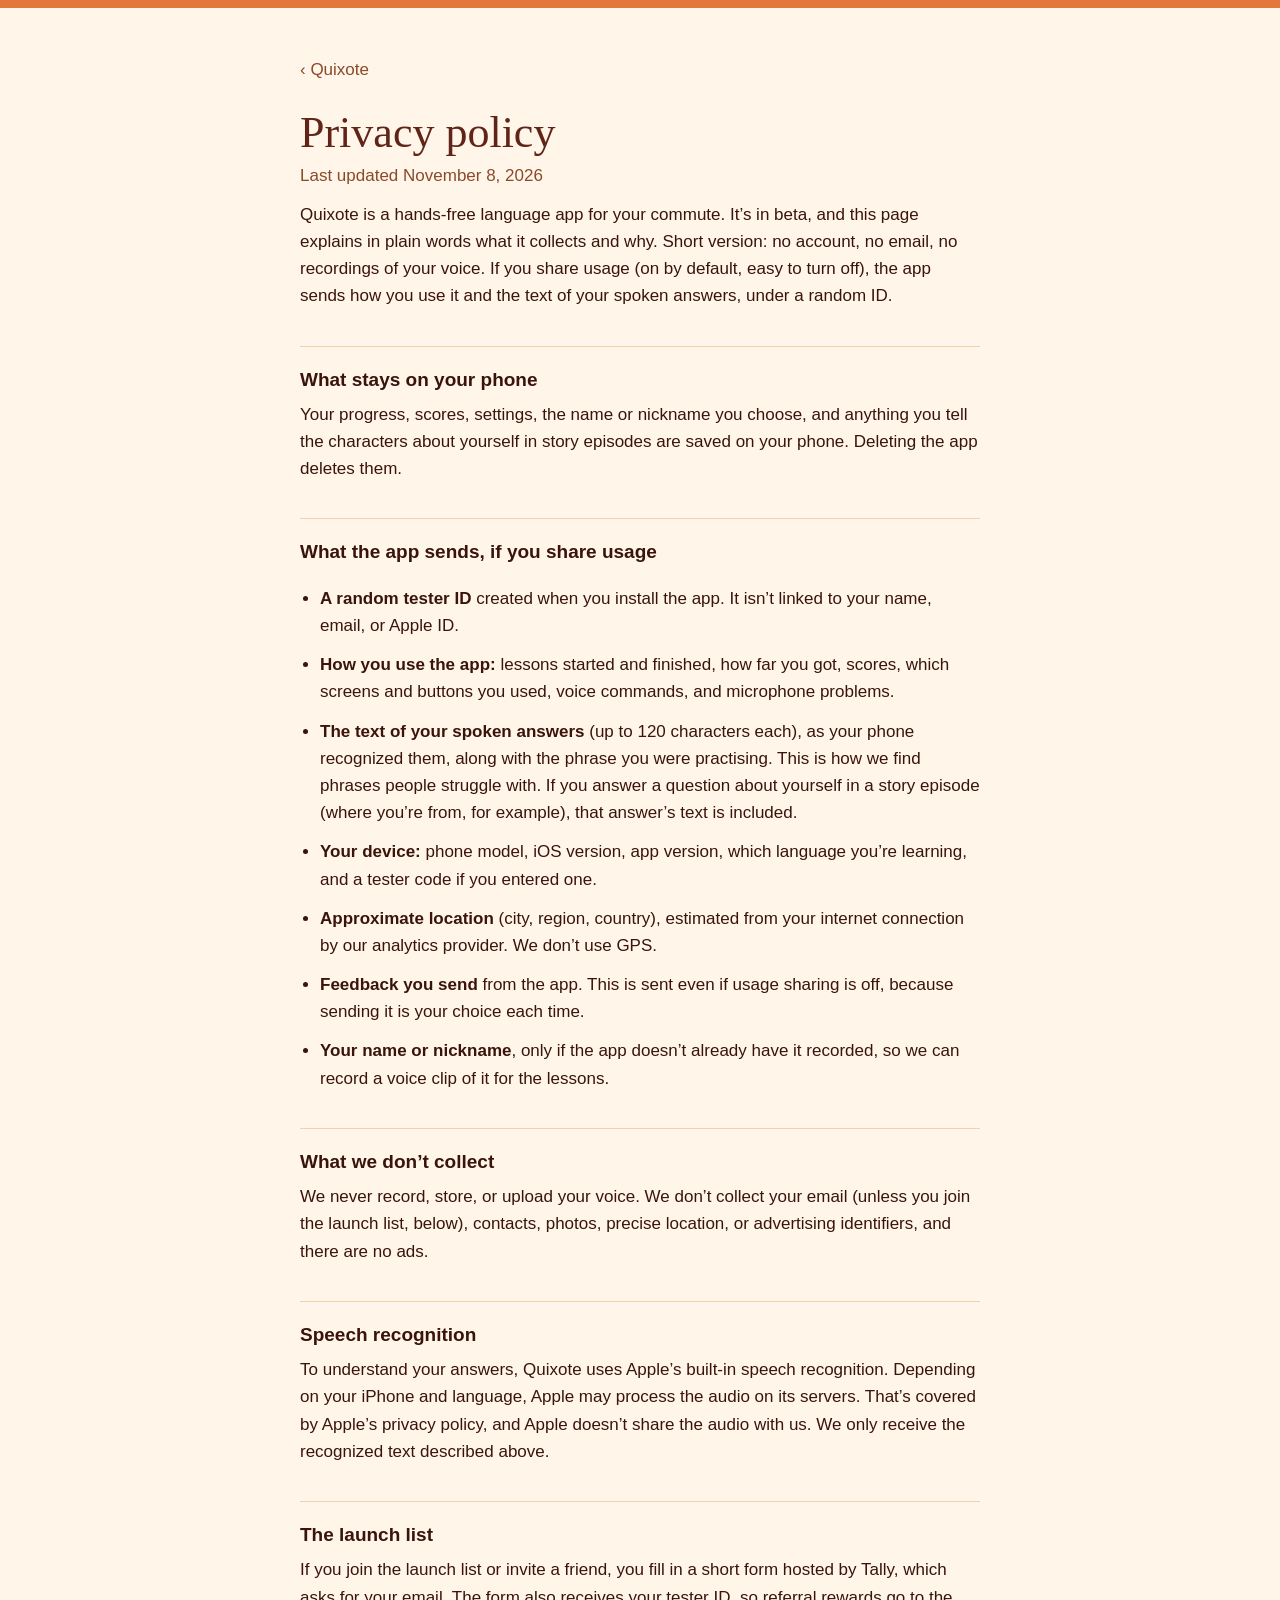
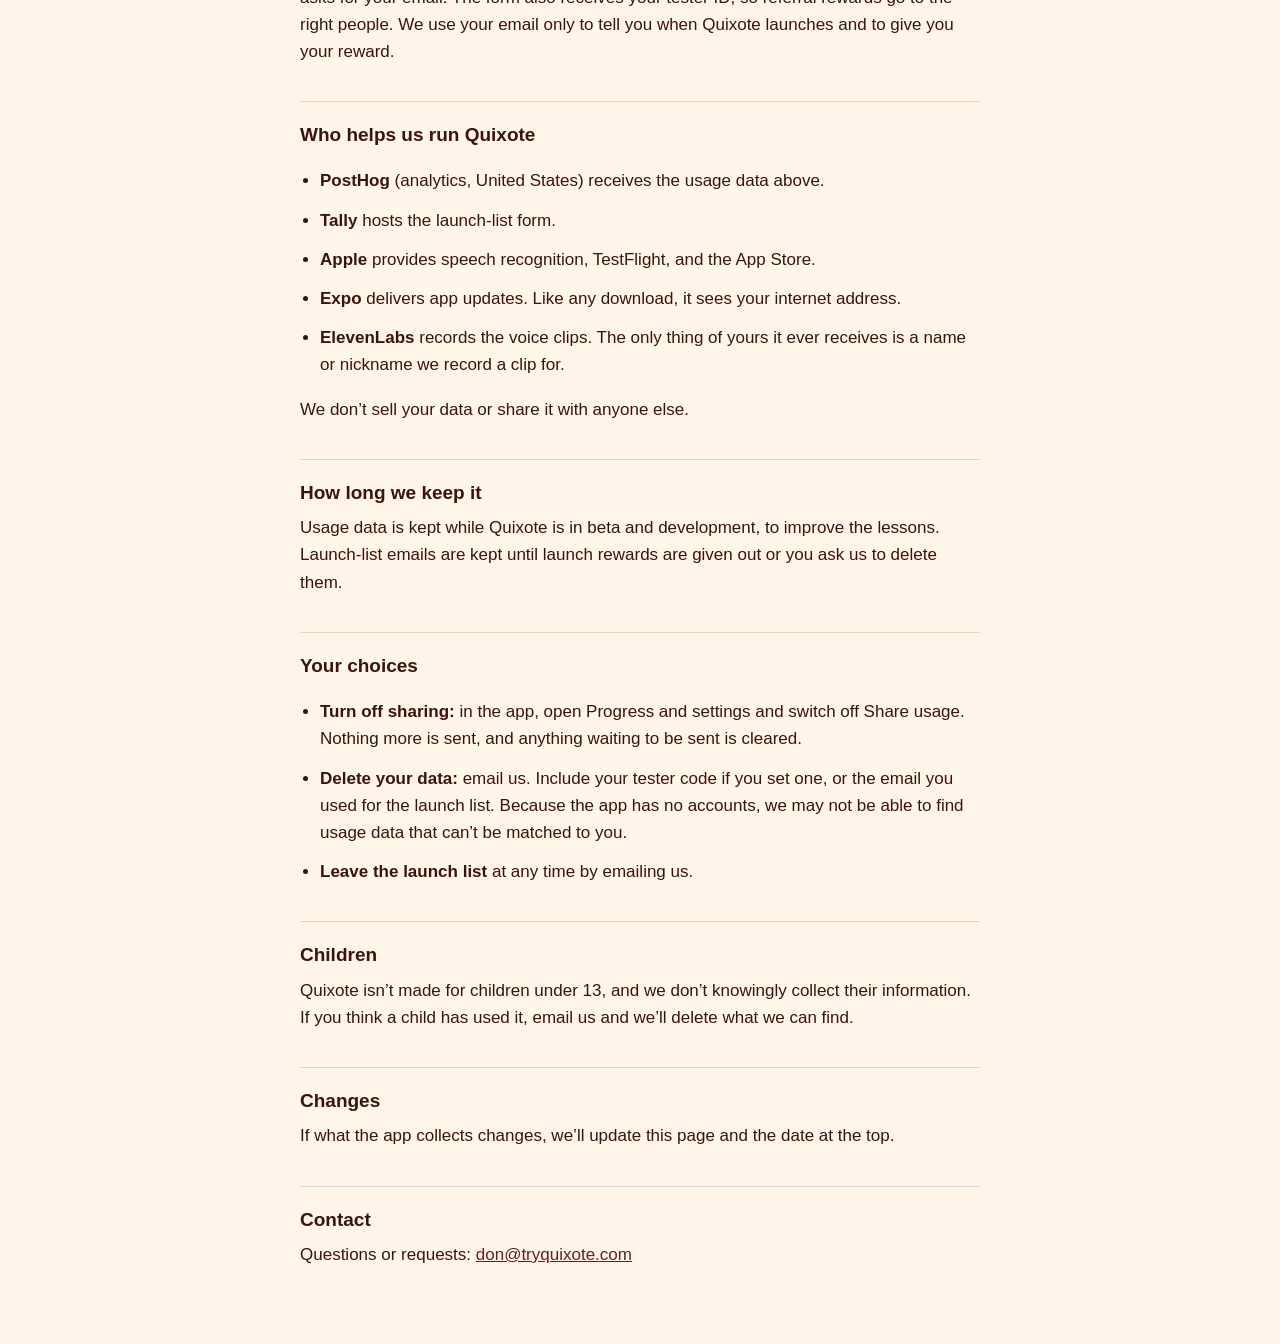
==== privacy/index.html @ e0848758 "Site: sunset brand palette from the app icon, Why Quixote section, beta CTA (launch list until TestF" ====
<!doctype html>
<html lang="en">
<head>
<meta charset="utf-8">
<meta name="viewport" content="width=device-width, initial-scale=1">
<title>Privacy policy · Quixote</title>
<meta name="description" content="What the Quixote app collects, why, and how to turn it off.">
<link rel="icon" href="/favicon.png">
<link rel="apple-touch-icon" href="/apple-touch-icon.png">
<link rel="stylesheet" href="/style.css">
</head>
<body>
<main class="page">
  <a class="back" href="/">‹ Quixote</a>
  <h1>Privacy policy</h1>
  <p class="muted">Last updated November 8, 2026</p>

  <p>Quixote is a hands-free language app for your commute. It’s in beta, and this page explains in plain words what it collects and why. Short version: no account, no email, no recordings of your voice. If you share usage (on by default, easy to turn off), the app sends how you use it and the text of your spoken answers, under a random ID.</p>

  <h2>What stays on your phone</h2>
  <p>Your progress, scores, settings, the name or nickname you choose, and anything you tell the characters about yourself in story episodes are saved on your phone. Deleting the app deletes them.</p>

  <h2>What the app sends, if you share usage</h2>
  <ul>
    <li><strong>A random tester ID</strong> created when you install the app. It isn’t linked to your name, email, or Apple ID.</li>
    <li><strong>How you use the app:</strong> lessons started and finished, how far you got, scores, which screens and buttons you used, voice commands, and microphone problems.</li>
    <li><strong>The text of your spoken answers</strong> (up to 120 characters each), as your phone recognized them, along with the phrase you were practising. This is how we find phrases people struggle with. If you answer a question about yourself in a story episode (where you’re from, for example), that answer’s text is included.</li>
    <li><strong>Your device:</strong> phone model, iOS version, app version, which language you’re learning, and a tester code if you entered one.</li>
    <li><strong>Approximate location</strong> (city, region, country), estimated from your internet connection by our analytics provider. We don’t use GPS.</li>
    <li><strong>Feedback you send</strong> from the app. This is sent even if usage sharing is off, because sending it is your choice each time.</li>
    <li><strong>Your name or nickname</strong>, only if the app doesn’t already have it recorded, so we can record a voice clip of it for the lessons.</li>
  </ul>

  <h2>What we don’t collect</h2>
  <p>We never record, store, or upload your voice. We don’t collect your email (unless you join the launch list, below), contacts, photos, precise location, or advertising identifiers, and there are no ads.</p>

  <h2>Speech recognition</h2>
  <p>To understand your answers, Quixote uses Apple’s built-in speech recognition. Depending on your iPhone and language, Apple may process the audio on its servers. That’s covered by Apple’s privacy policy, and Apple doesn’t share the audio with us. We only receive the recognized text described above.</p>

  <h2>The launch list</h2>
  <p>If you join the launch list or invite a friend, you fill in a short form hosted by Tally, which asks for your email. The form also receives your tester ID, so referral rewards go to the right people. We use your email only to tell you when Quixote launches and to give you your reward.</p>

  <h2>Who helps us run Quixote</h2>
  <ul>
    <li><strong>PostHog</strong> (analytics, United States) receives the usage data above.</li>
    <li><strong>Tally</strong> hosts the launch-list form.</li>
    <li><strong>Apple</strong> provides speech recognition, TestFlight, and the App Store.</li>
    <li><strong>Expo</strong> delivers app updates. Like any download, it sees your internet address.</li>
    <li><strong>ElevenLabs</strong> records the voice clips. The only thing of yours it ever receives is a name or nickname we record a clip for.</li>
  </ul>
  <p>We don’t sell your data or share it with anyone else.</p>

  <h2>How long we keep it</h2>
  <p>Usage data is kept while Quixote is in beta and development, to improve the lessons. Launch-list emails are kept until launch rewards are given out or you ask us to delete them.</p>

  <h2>Your choices</h2>
  <ul>
    <li><strong>Turn off sharing:</strong> in the app, open Progress and settings and switch off Share usage. Nothing more is sent, and anything waiting to be sent is cleared.</li>
    <li><strong>Delete your data:</strong> email us. Include your tester code if you set one, or the email you used for the launch list. Because the app has no accounts, we may not be able to find usage data that can’t be matched to you.</li>
    <li><strong>Leave the launch list</strong> at any time by emailing us.</li>
  </ul>

  <h2>Children</h2>
  <p>Quixote isn’t made for children under 13, and we don’t knowingly collect their information. If you think a child has used it, email us and we’ll delete what we can find.</p>

  <h2>Changes</h2>
  <p>If what the app collects changes, we’ll update this page and the date at the top.</p>

  <h2>Contact</h2>
  <p>Questions or requests: <a href="mailto:don@tryquixote.com">don@tryquixote.com</a></p>
</main>
</body>
</html>
---- style.css ----
/* Quixote brand: the app icon's sunset. Course colors appear only on the language chips. */
:root {
  --bg: #FFF6E9;
  --ink: #3A140C;
  --maroon: #602418;
  --orange: #E4783C;
  --muted: #8A4A2A;
  --line: #F0D2AE;
  --tile: #FBE6CC;
}
* { box-sizing: border-box; }
body {
  margin: 0;
  background: var(--bg);
  color: var(--ink);
  font: 17px/1.6 -apple-system, BlinkMacSystemFont, "Segoe UI", Helvetica, Arial, sans-serif;
  border-top: 8px solid var(--orange);
}
.page { max-width: 720px; margin: 0 auto; padding: 48px 20px 64px; }
a { color: var(--maroon); }
h1, .brand-name { font-family: Georgia, "Times New Roman", serif; font-weight: 400; color: var(--maroon); }
h1 { font-size: 44px; line-height: 1.1; margin: 8px 0 4px; }
h2 { font-size: 19px; margin: 36px 0 6px; padding-top: 18px; border-top: 1px solid var(--line); }
p, li { margin: 0 0 12px; }
ul { padding-left: 20px; }
.muted { color: var(--muted); }
.back { display: inline-block; color: var(--muted); text-decoration: none; margin-bottom: 18px; }

/* Home */
.brand { display: flex; align-items: center; gap: 14px; margin-bottom: 16px; }
.brand img { width: 56px; height: 56px; border-radius: 13px; }
.brand-name { font-size: 54px; line-height: 1; margin: 0; }
.lede { font-size: 21px; line-height: 1.45; max-width: 30ch; margin-bottom: 14px; }
.chips { display: flex; flex-wrap: wrap; gap: 8px; align-items: center; margin-bottom: 24px; }
.chip { font-size: 13px; font-weight: 600; padding: 5px 12px; border-radius: 14px; }
.chip.de { background: #FFCE00; color: #000; }
.chip.es { background: #006847; color: #fff; }
.chip.fr { background: #002395; color: #fff; }
.chip-note { font-size: 13px; color: var(--muted); padding-left: 4px; }
.cta { display: flex; flex-wrap: wrap; align-items: center; gap: 14px; }
.button {
  display: inline-block; background: var(--maroon); color: var(--bg); text-decoration: none;
  border-radius: 14px; padding: 15px 24px; font-size: 17px; font-weight: 600;
}
.button:hover { background: #4A1A10; }
.cta-note { font-size: 13px; color: var(--muted); }
.section { border-top: 1px solid var(--line); margin-top: 32px; padding-top: 22px; }
.eyebrow { font-size: 11px; letter-spacing: 1.5px; font-weight: 600; color: var(--orange); margin: 0 0 10px; }
.headline { font-family: Georgia, "Times New Roman", serif; font-size: 30px; line-height: 1.25; color: var(--maroon); max-width: 24ch; margin: 0 0 12px; }
.body { max-width: 54ch; font-size: 16px; line-height: 1.65; }
.stats { display: grid; grid-template-columns: repeat(auto-fit, minmax(160px, 1fr)); gap: 12px; margin: 18px 0; }
.stat { background: var(--tile); border-radius: 12px; padding: 14px 16px; }
.stat b { display: block; font-size: 28px; font-weight: 600; color: var(--maroon); line-height: 1.2; }
.stat span { font-size: 13px; color: var(--muted); line-height: 1.4; display: block; margin-top: 2px; }
.steps { display: grid; grid-template-columns: repeat(auto-fit, minmax(170px, 1fr)); gap: 16px; }
.step b { display: block; font-size: 24px; color: var(--orange); }
.step strong { display: block; font-size: 15px; margin: 2px 0; }
.step span { font-size: 13px; color: var(--muted); line-height: 1.45; display: block; }
.small { font-size: 14px; color: var(--muted); margin-top: 24px; }
footer { margin-top: 48px; padding-top: 14px; border-top: 1px solid var(--line); color: var(--muted); font-size: 14px; }
footer a { color: var(--muted); margin-right: 18px; }
@media (max-width: 480px) {
  .brand-name { font-size: 44px; }
  .brand img { width: 46px; height: 46px; }
  .lede { font-size: 19px; }
  .headline { font-size: 26px; }
}
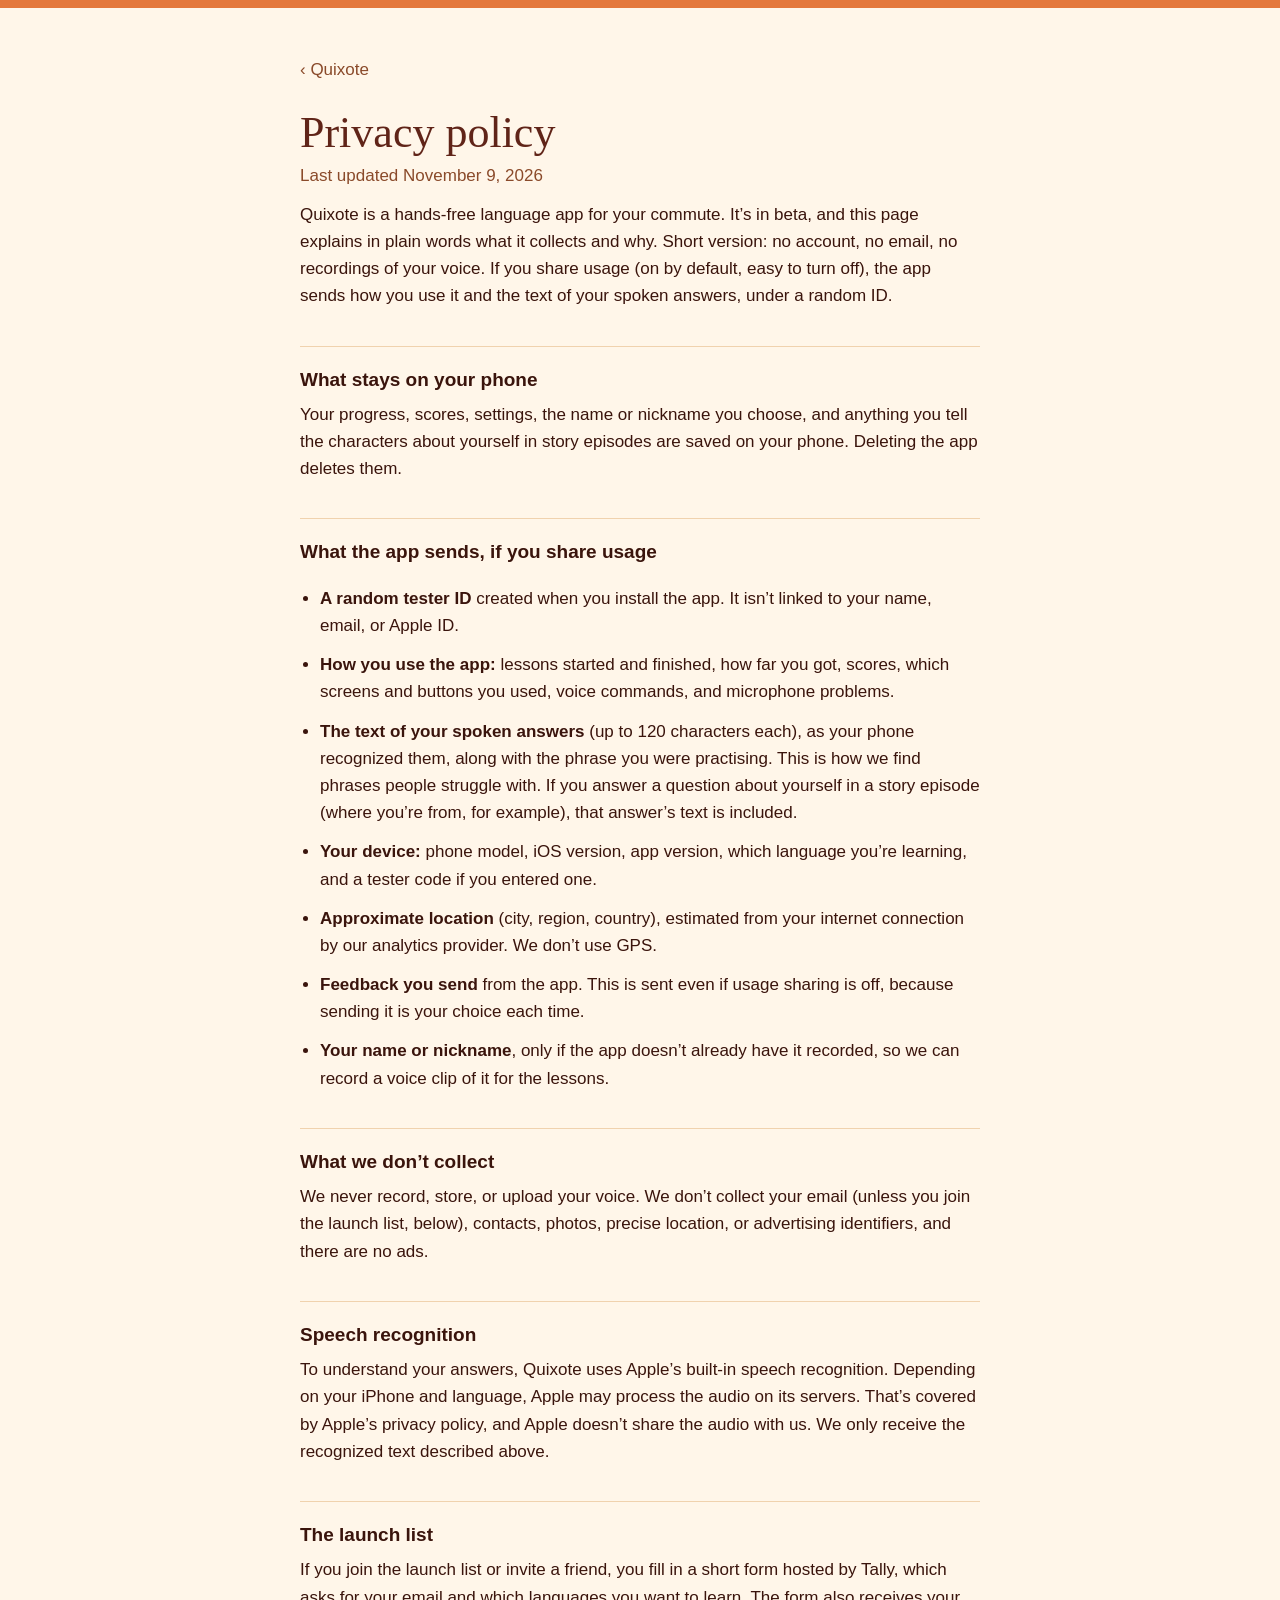
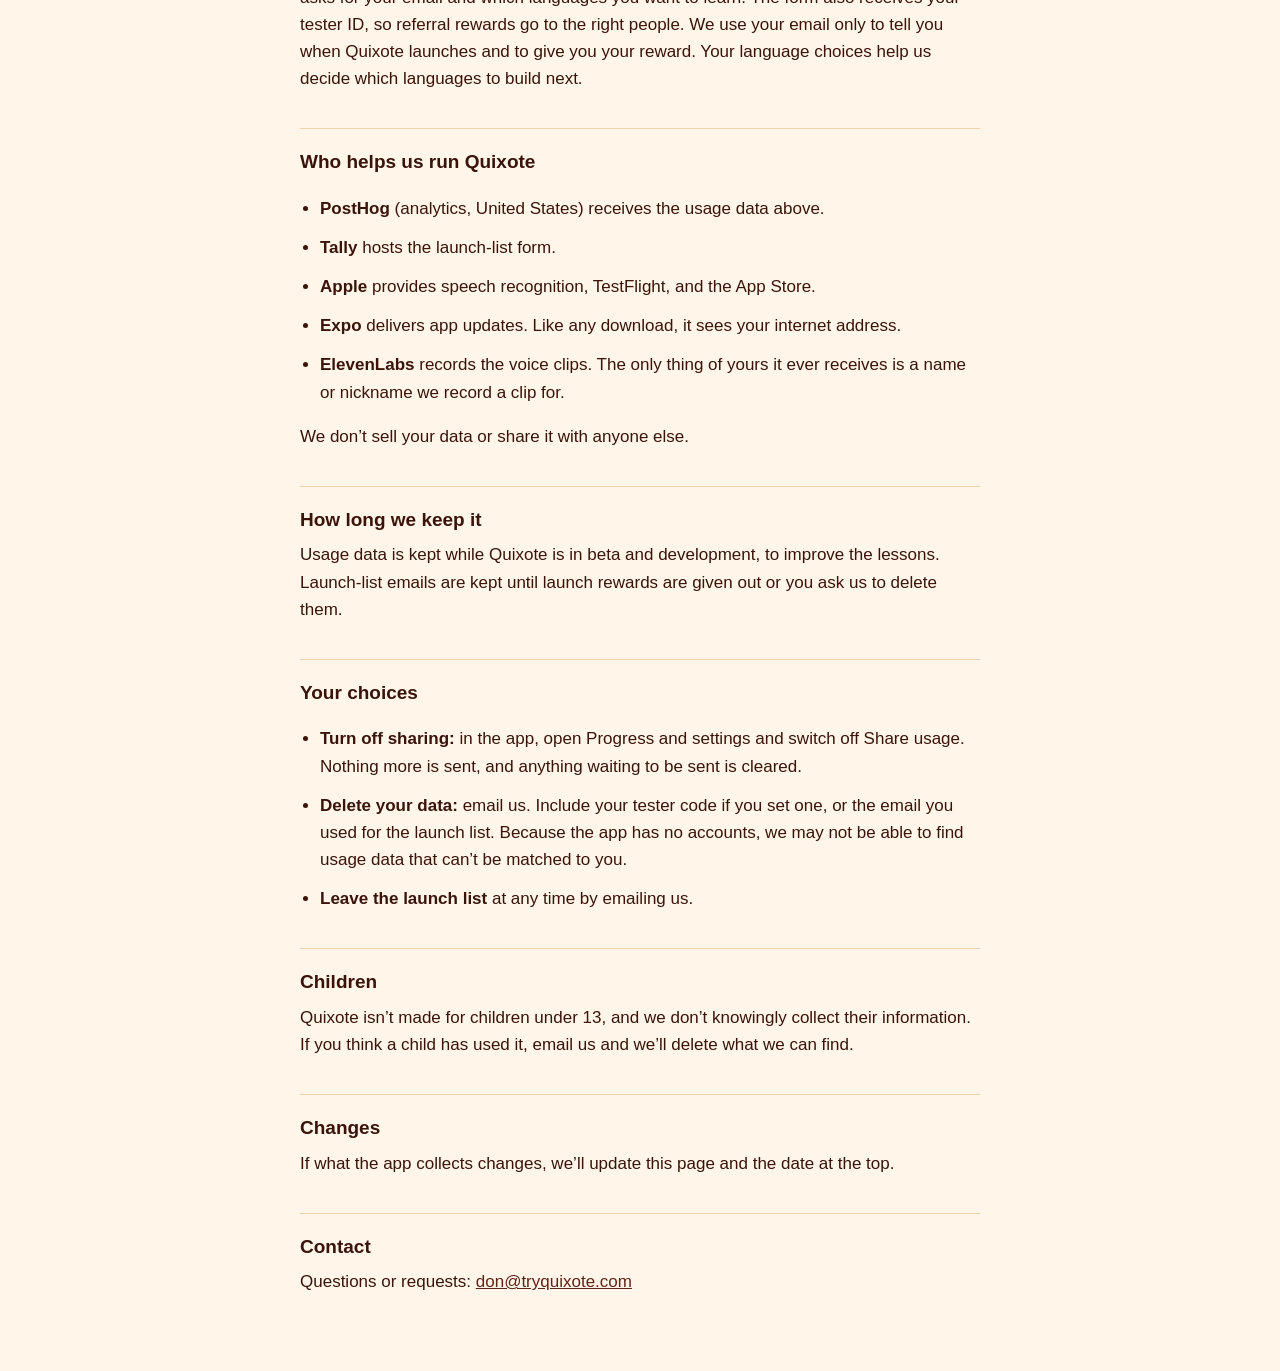
==== commit 4c81ba14: "Privacy: launch list form now asks which languages you want to learn Co-Authored-By: Claude Opus 5.5" ====
--- a/privacy/index.html
+++ b/privacy/index.html
@@ -13,7 +13,7 @@
 <main class="page">
   <a class="back" href="/">‹ Quixote</a>
   <h1>Privacy policy</h1>
-  <p class="muted">Last updated November 8, 2026</p>
+  <p class="muted">Last updated November 9, 2026</p>
 
   <p>Quixote is a hands-free language app for your commute. It’s in beta, and this page explains in plain words what it collects and why. Short version: no account, no email, no recordings of your voice. If you share usage (on by default, easy to turn off), the app sends how you use it and the text of your spoken answers, under a random ID.</p>
 
@@ -38,7 +38,7 @@
   <p>To understand your answers, Quixote uses Apple’s built-in speech recognition. Depending on your iPhone and language, Apple may process the audio on its servers. That’s covered by Apple’s privacy policy, and Apple doesn’t share the audio with us. We only receive the recognized text described above.</p>
 
   <h2>The launch list</h2>
-  <p>If you join the launch list or invite a friend, you fill in a short form hosted by Tally, which asks for your email. The form also receives your tester ID, so referral rewards go to the right people. We use your email only to tell you when Quixote launches and to give you your reward.</p>
+  <p>If you join the launch list or invite a friend, you fill in a short form hosted by Tally, which asks for your email and which languages you want to learn. The form also receives your tester ID, so referral rewards go to the right people. We use your email only to tell you when Quixote launches and to give you your reward. Your language choices help us decide which languages to build next.</p>
 
   <h2>Who helps us run Quixote</h2>
   <ul>
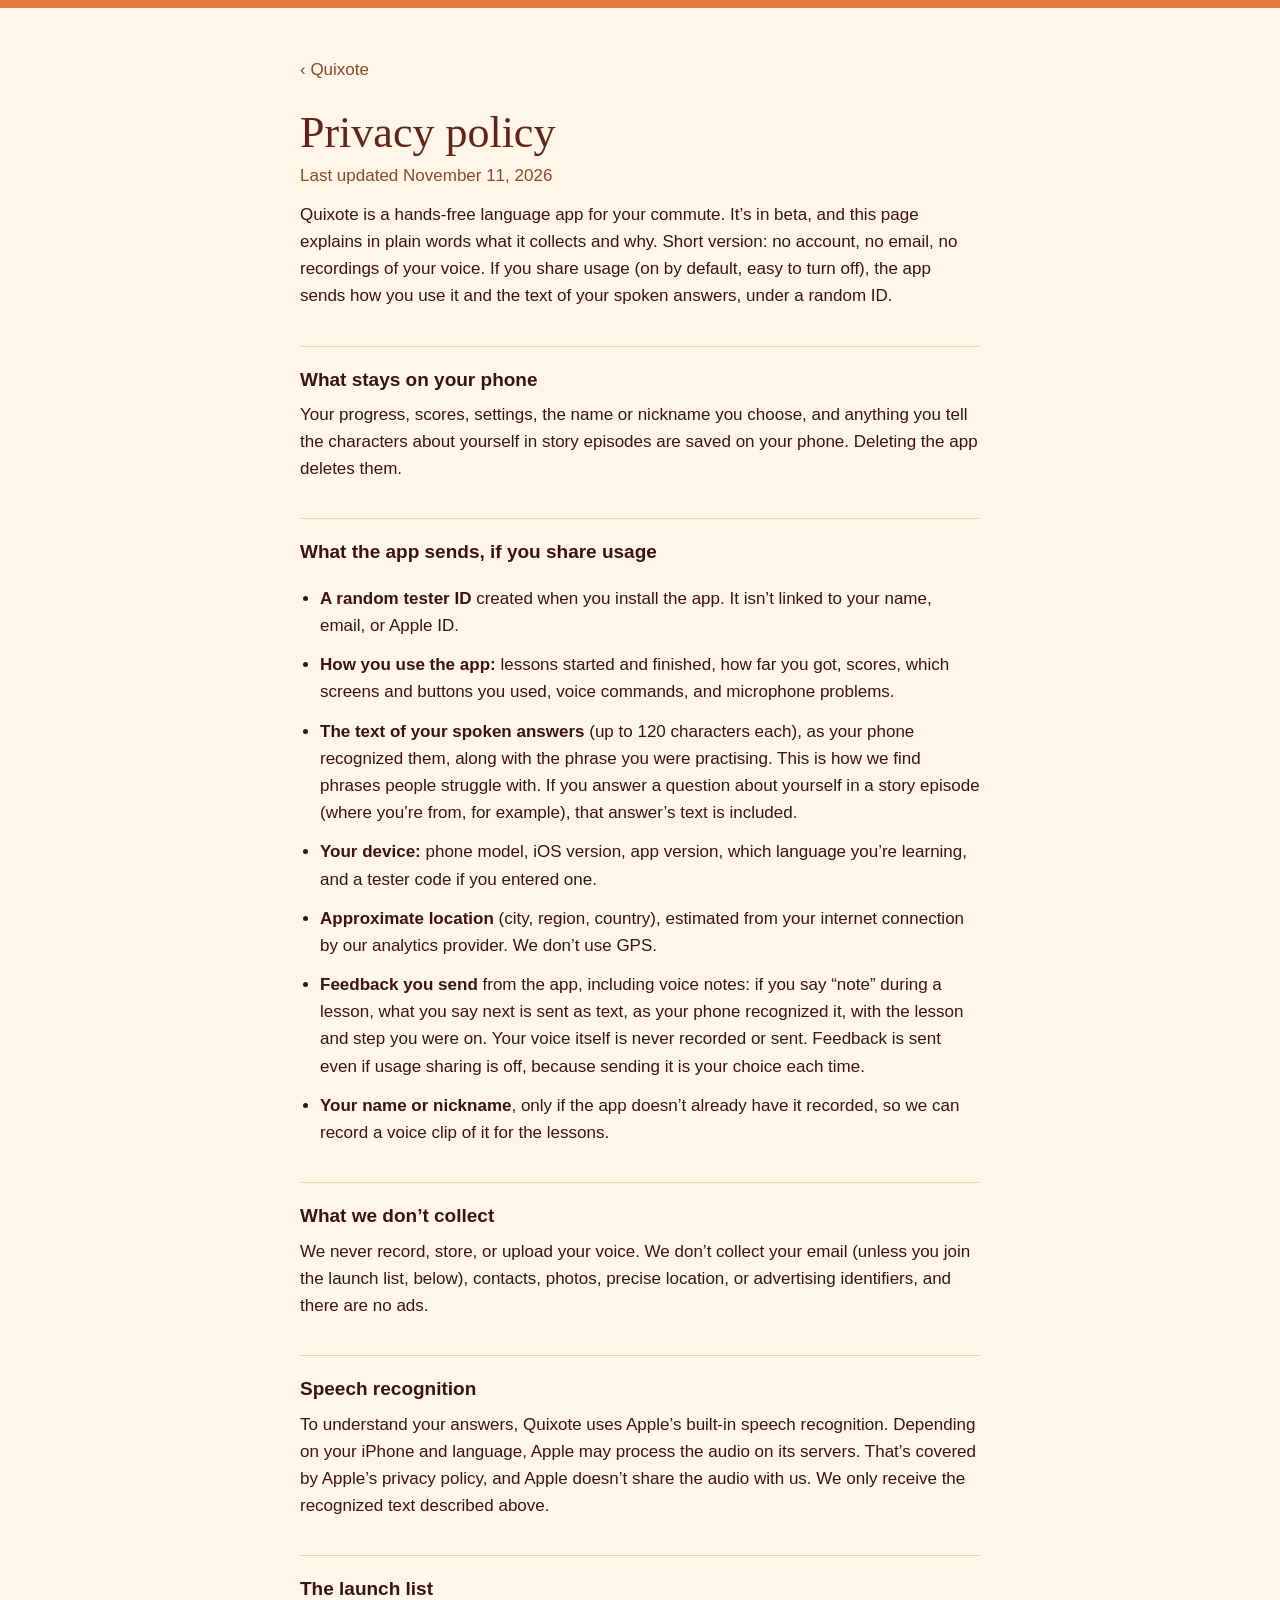
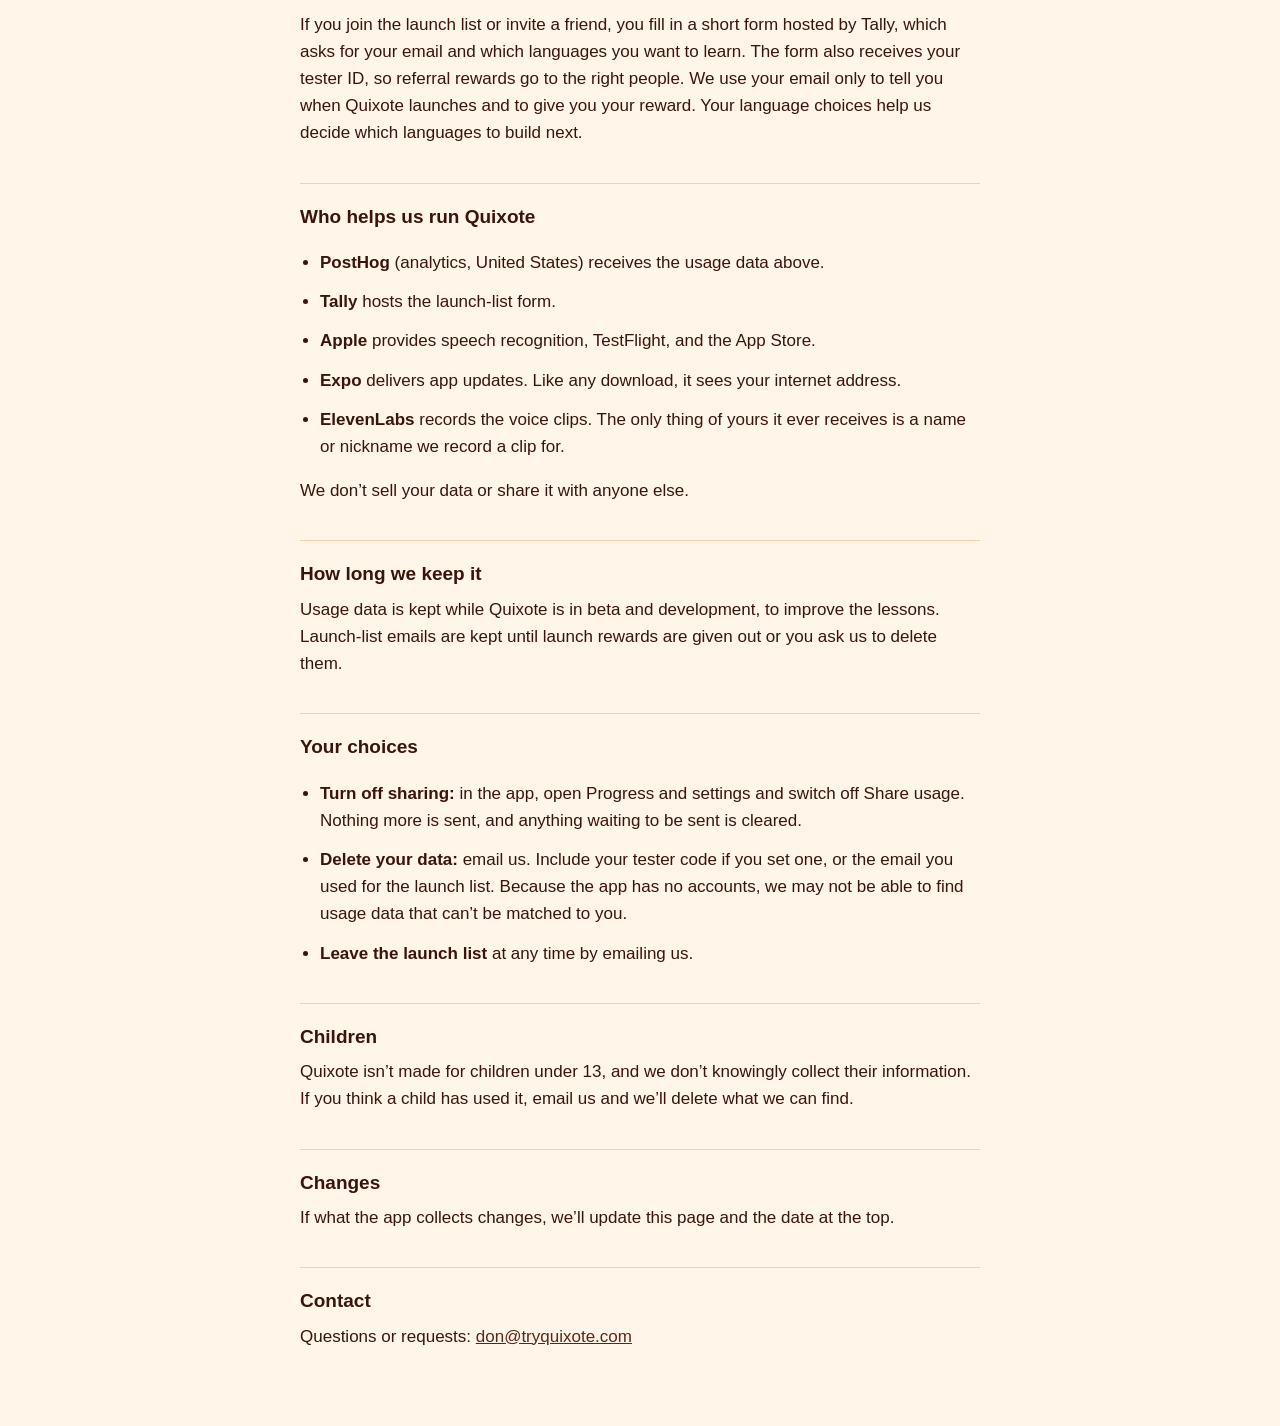
==== commit 24aa5c5b: "Privacy: voice notes are sent as text feedback Saying "note" during a lesson sends what you say next" ====
--- a/privacy/index.html
+++ b/privacy/index.html
@@ -13,7 +13,7 @@
 <main class="page">
   <a class="back" href="/">‹ Quixote</a>
   <h1>Privacy policy</h1>
-  <p class="muted">Last updated November 9, 2026</p>
+  <p class="muted">Last updated November 11, 2026</p>
 
   <p>Quixote is a hands-free language app for your commute. It’s in beta, and this page explains in plain words what it collects and why. Short version: no account, no email, no recordings of your voice. If you share usage (on by default, easy to turn off), the app sends how you use it and the text of your spoken answers, under a random ID.</p>
 
@@ -27,7 +27,7 @@
     <li><strong>The text of your spoken answers</strong> (up to 120 characters each), as your phone recognized them, along with the phrase you were practising. This is how we find phrases people struggle with. If you answer a question about yourself in a story episode (where you’re from, for example), that answer’s text is included.</li>
     <li><strong>Your device:</strong> phone model, iOS version, app version, which language you’re learning, and a tester code if you entered one.</li>
     <li><strong>Approximate location</strong> (city, region, country), estimated from your internet connection by our analytics provider. We don’t use GPS.</li>
-    <li><strong>Feedback you send</strong> from the app. This is sent even if usage sharing is off, because sending it is your choice each time.</li>
+    <li><strong>Feedback you send</strong> from the app, including voice notes: if you say “note” during a lesson, what you say next is sent as text, as your phone recognized it, with the lesson and step you were on. Your voice itself is never recorded or sent. Feedback is sent even if usage sharing is off, because sending it is your choice each time.</li>
     <li><strong>Your name or nickname</strong>, only if the app doesn’t already have it recorded, so we can record a voice clip of it for the lessons.</li>
   </ul>
 
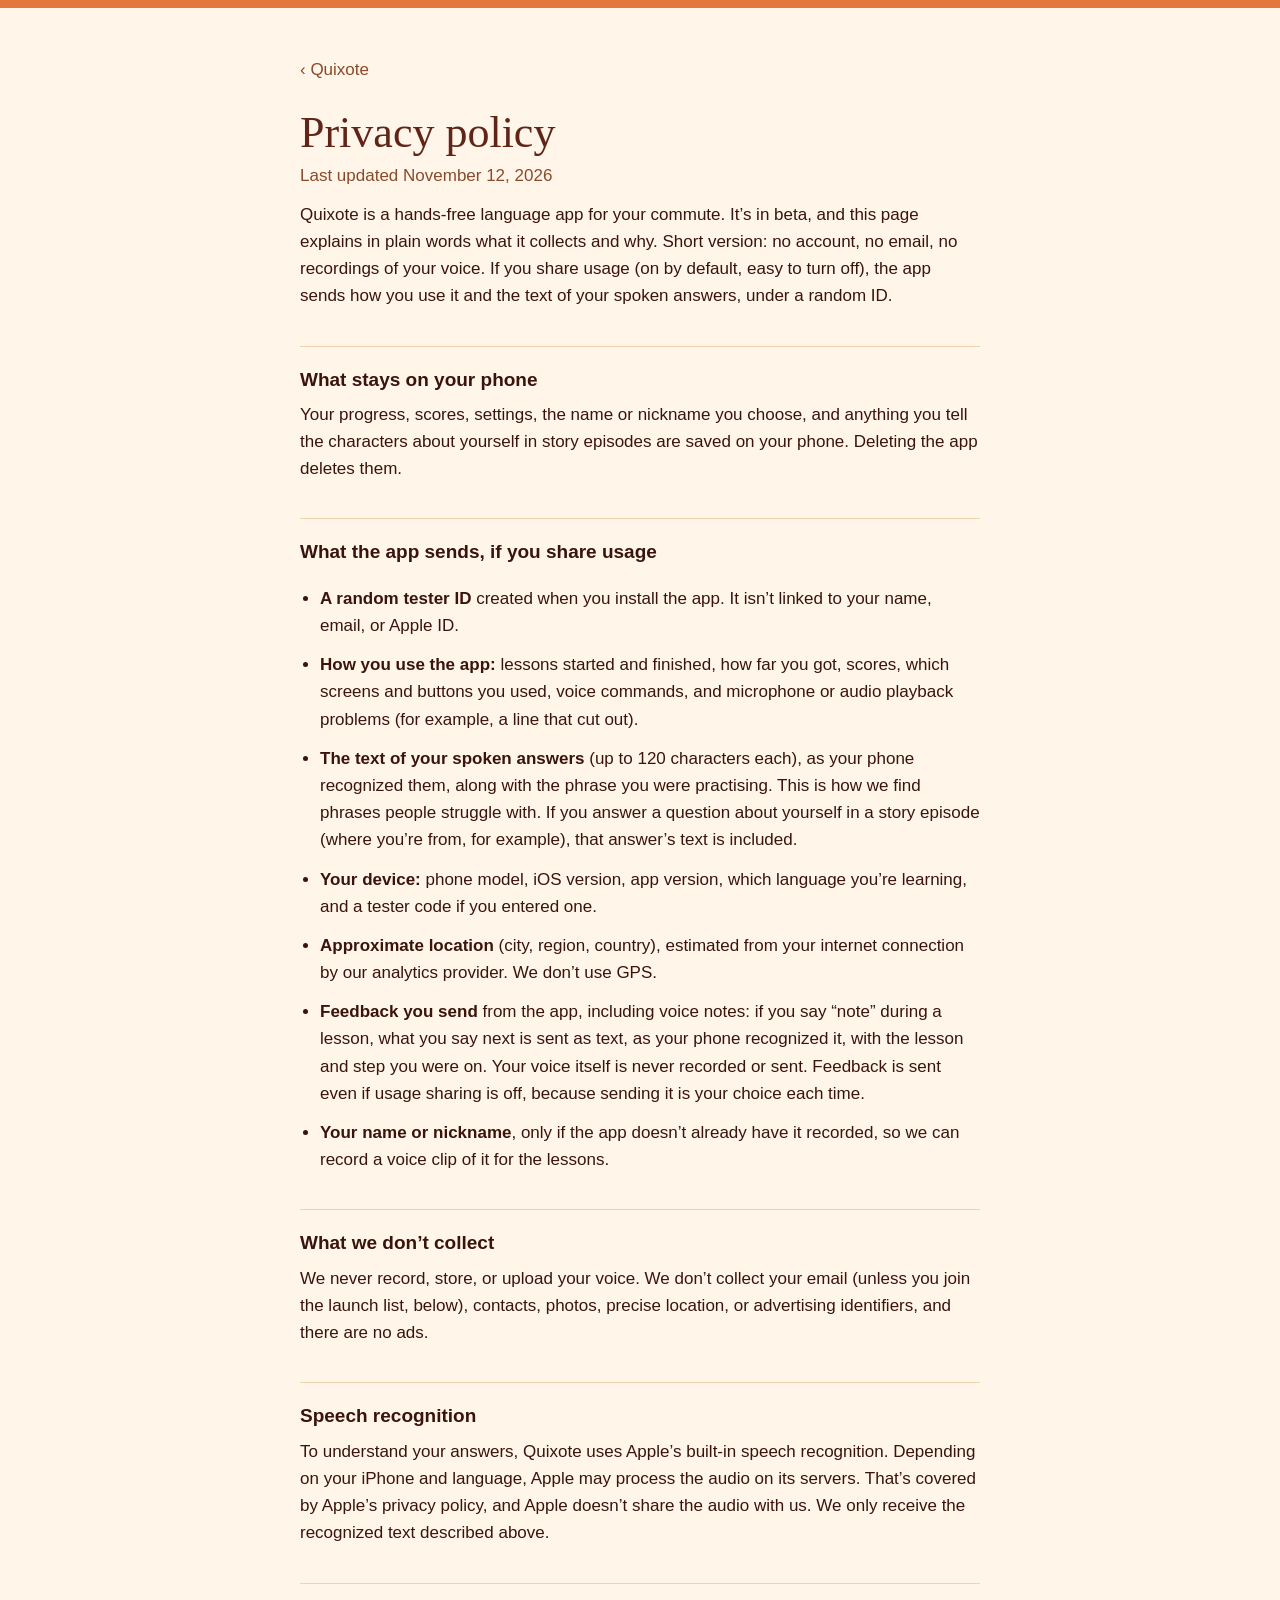
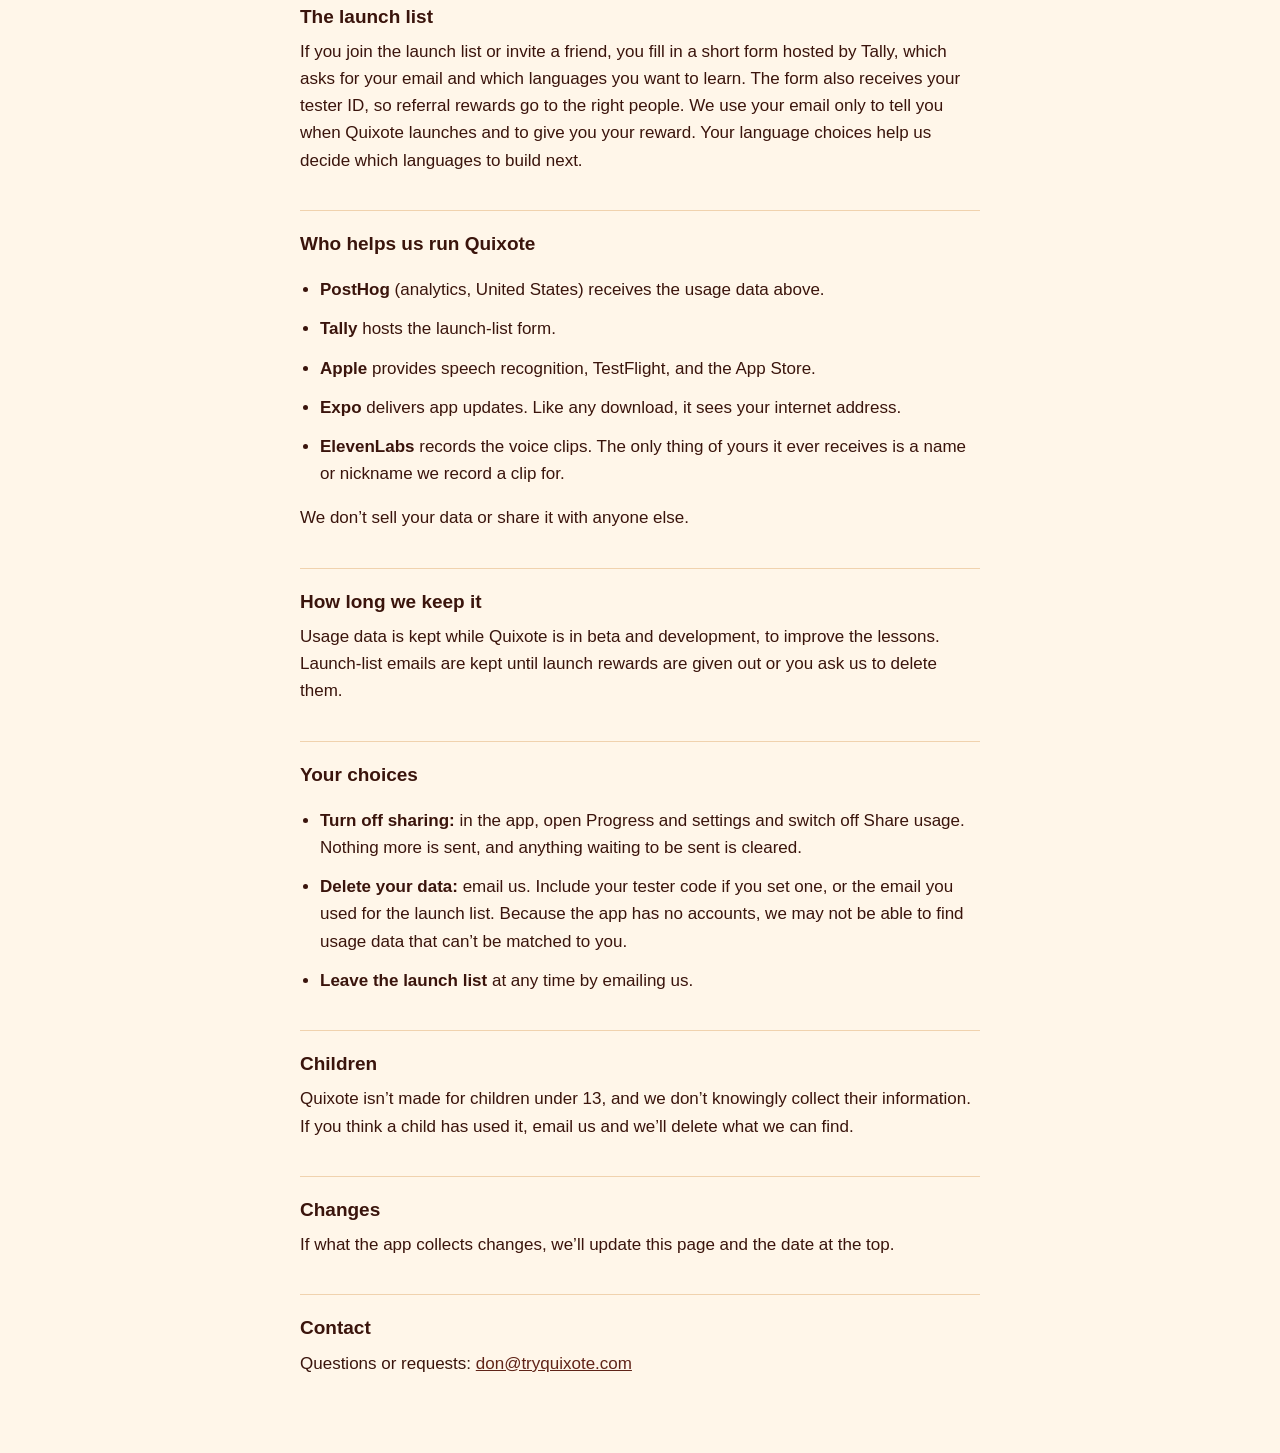
==== commit dc7bd8ec: "Privacy: usage data includes audio playback problems Co-Authored-By: Claude Opus 5.5 <noreply@anthro" ====
--- a/privacy/index.html
+++ b/privacy/index.html
@@ -13,7 +13,7 @@
 <main class="page">
   <a class="back" href="/">‹ Quixote</a>
   <h1>Privacy policy</h1>
-  <p class="muted">Last updated November 11, 2026</p>
+  <p class="muted">Last updated November 12, 2026</p>
 
   <p>Quixote is a hands-free language app for your commute. It’s in beta, and this page explains in plain words what it collects and why. Short version: no account, no email, no recordings of your voice. If you share usage (on by default, easy to turn off), the app sends how you use it and the text of your spoken answers, under a random ID.</p>
 
@@ -23,7 +23,7 @@
   <h2>What the app sends, if you share usage</h2>
   <ul>
     <li><strong>A random tester ID</strong> created when you install the app. It isn’t linked to your name, email, or Apple ID.</li>
-    <li><strong>How you use the app:</strong> lessons started and finished, how far you got, scores, which screens and buttons you used, voice commands, and microphone problems.</li>
+    <li><strong>How you use the app:</strong> lessons started and finished, how far you got, scores, which screens and buttons you used, voice commands, and microphone or audio playback problems (for example, a line that cut out).</li>
     <li><strong>The text of your spoken answers</strong> (up to 120 characters each), as your phone recognized them, along with the phrase you were practising. This is how we find phrases people struggle with. If you answer a question about yourself in a story episode (where you’re from, for example), that answer’s text is included.</li>
     <li><strong>Your device:</strong> phone model, iOS version, app version, which language you’re learning, and a tester code if you entered one.</li>
     <li><strong>Approximate location</strong> (city, region, country), estimated from your internet connection by our analytics provider. We don’t use GPS.</li>
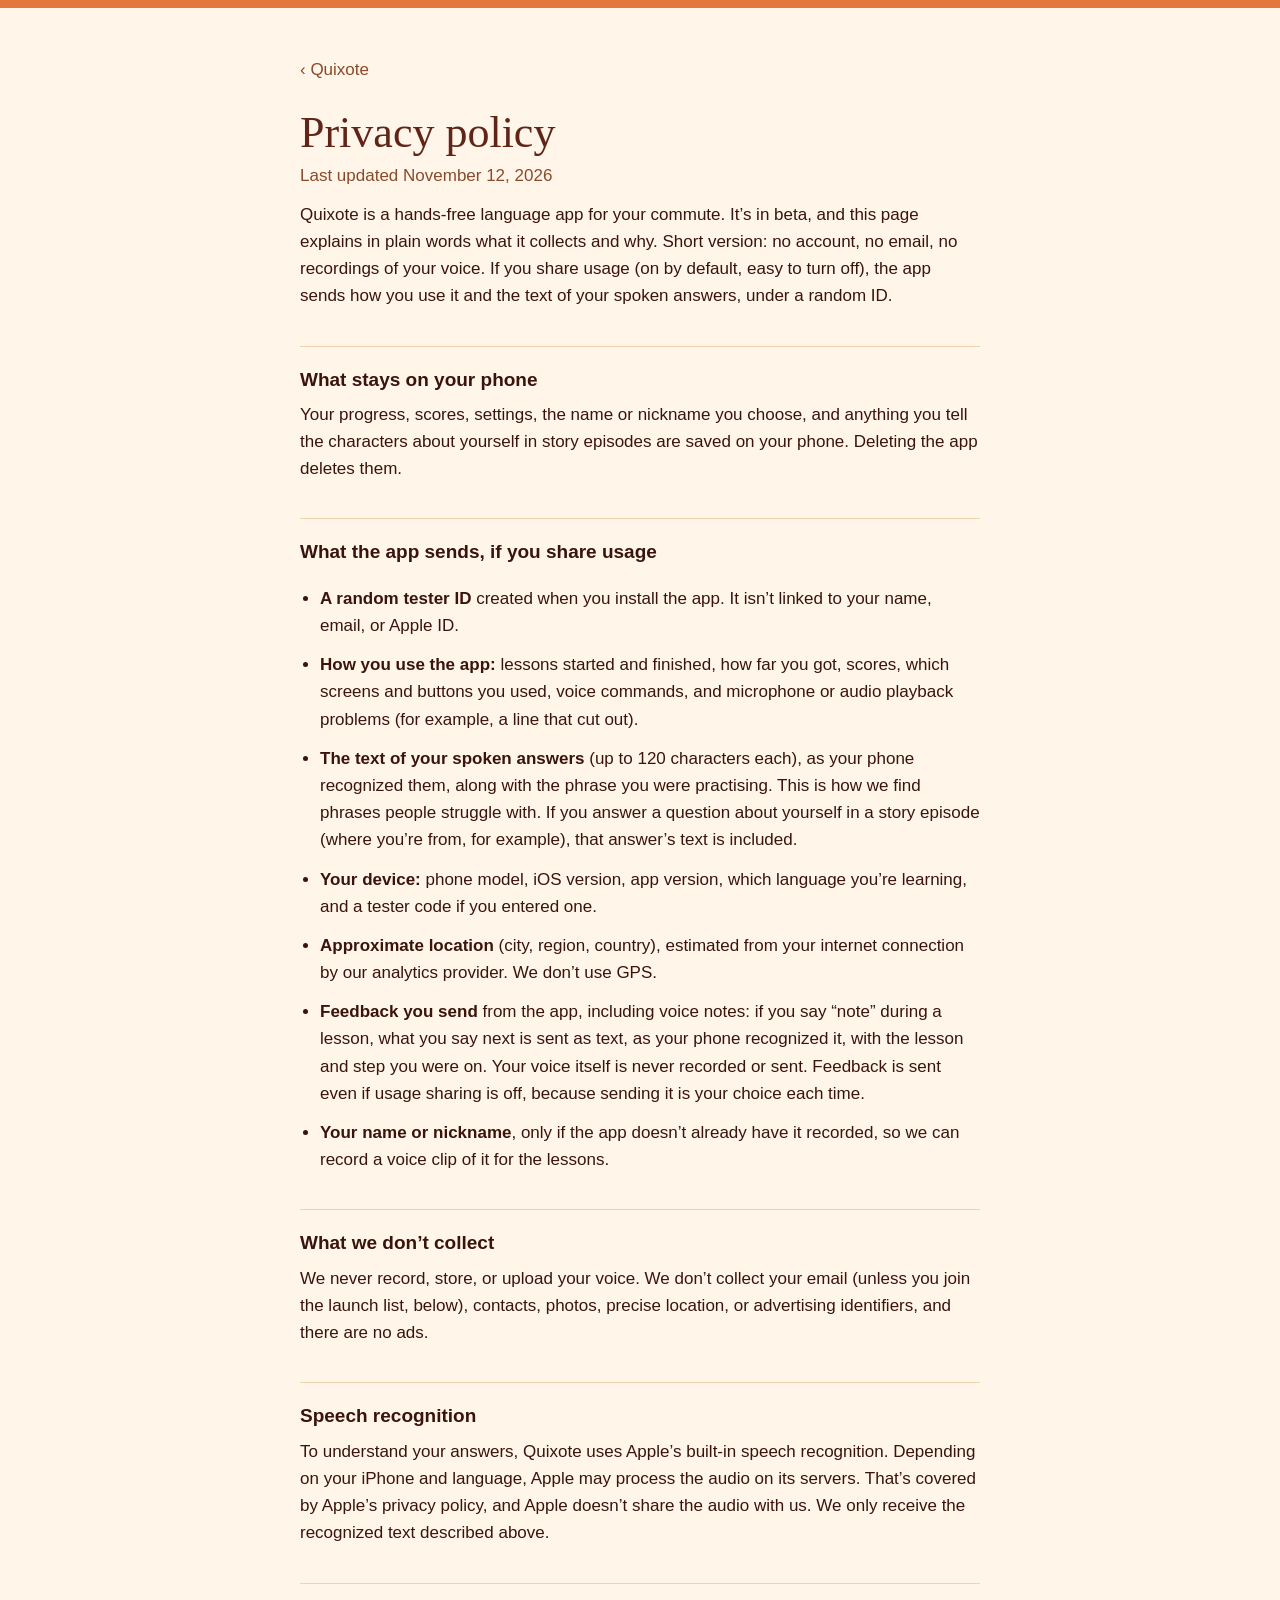
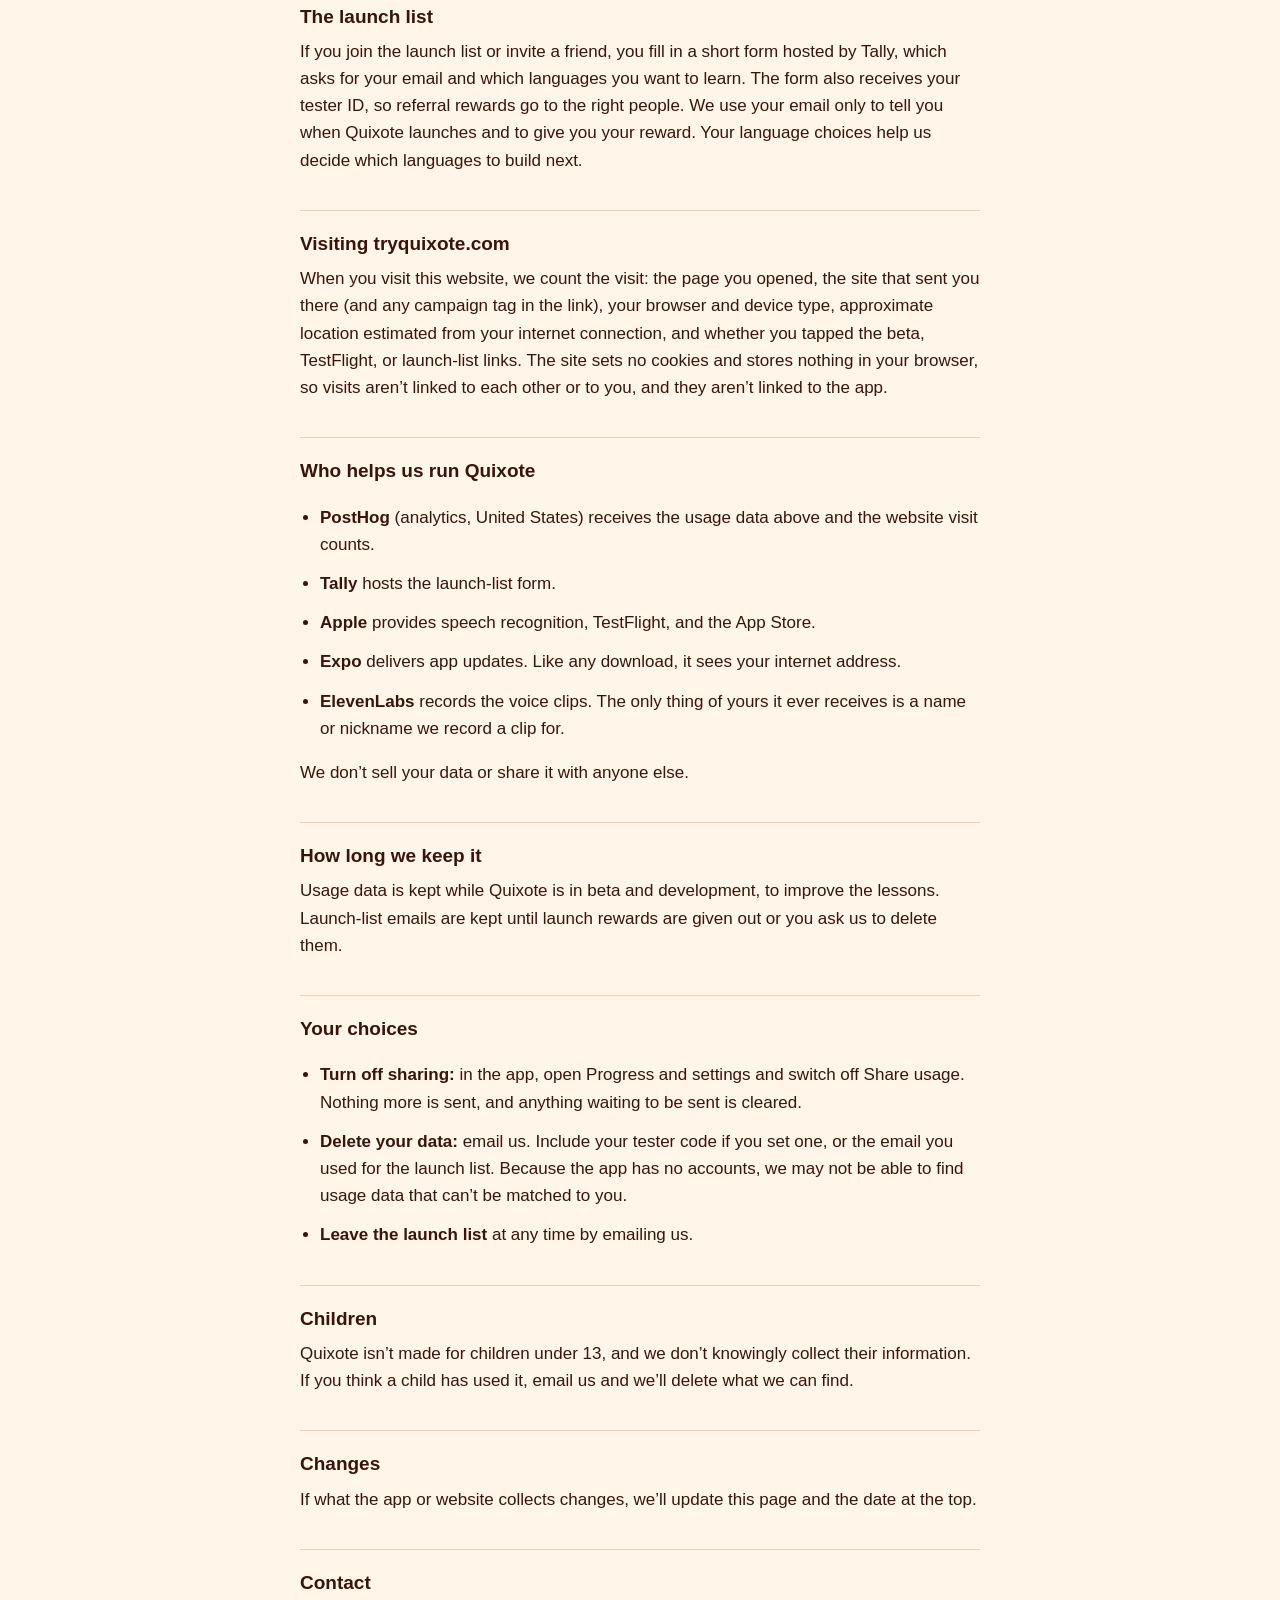
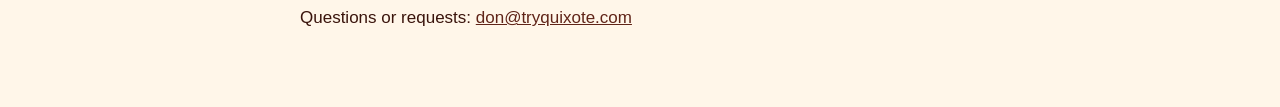
==== commit da8b1231: "Add cookieless PostHog visit and beta-click tracking; cover it in the privacy policy Co-Authored-By:" ====
--- a/privacy/index.html
+++ b/privacy/index.html
@@ -4,10 +4,35 @@
 <meta charset="utf-8">
 <meta name="viewport" content="width=device-width, initial-scale=1">
 <title>Privacy policy · Quixote</title>
-<meta name="description" content="What the Quixote app collects, why, and how to turn it off.">
+<meta name="description" content="What the Quixote app and website collect, why, and how to turn it off.">
 <link rel="icon" href="/favicon.png">
 <link rel="apple-touch-icon" href="/apple-touch-icon.png">
 <link rel="stylesheet" href="/style.css">
+<script>
+!function(t,e){var o,n,p,r;e.__SV||(window.posthog=e,e._i=[],e.init=function(i,s,a){function g(t,e){var o=e.split(".");2==o.length&&(t=t[o[0]],e=o[1]),t[e]=function(){t.push([e].concat(Array.prototype.slice.call(arguments,0)))}}(p=t.createElement("script")).type="text/javascript",p.crossOrigin="anonymous",p.async=!0,p.src=s.api_host.replace(".i.posthog.com","-assets.i.posthog.com")+"/static/array.js",(r=t.getElementsByTagName("script")[0]).parentNode.insertBefore(p,r);var u=e;for(void 0!==a?u=e[a]=[]:a="posthog",u.people=u.people||[],u.toString=function(t){var e="posthog";return"posthog"!==a&&(e+="."+a),t||(e+=" (stub)"),e},u.people.toString=function(){return u.toString(1)+".people (stub)"},o="capture identify alias people.set people.set_once set_config register register_once unregister opt_out_capturing has_opted_out_capturing opt_in_capturing reset".split(" "),n=0;n<o.length;n++)g(u,o[n]);e._i.push([i,s,a])},e.__SV=1)}(document,window.posthog||[]);
+// Cookieless: nothing is stored in the browser, so each visit counts on its own.
+posthog.init('phc_tbbDS4yvVKEzCw4Qt7cYKvXrkmRtzE3b4XZtyAKqno43', {
+  api_host: 'https://us.i.posthog.com',
+  persistence: 'memory',
+  person_profiles: 'identified_only',
+  autocapture: false,
+  capture_pageview: true,
+  capture_pageleave: false,
+  disable_session_recording: true,
+  disable_surveys: true,
+  advanced_disable_feature_flags: true
+});
+posthog.register({ source: 'website' });
+document.addEventListener('click', function (e) {
+  var a = e.target.closest && e.target.closest('a[href]');
+  if (!a) return;
+  var h = a.href, ev = null;
+  if (h.indexOf('testflight.apple.com/join') > -1) ev = 'site_beta_clicked';
+  else if (h.indexOf('apps.apple.com/app/testflight') > -1) ev = 'site_testflight_app_clicked';
+  else if (h.indexOf('tally.so') > -1) ev = 'site_launch_list_clicked';
+  if (ev) posthog.capture(ev, { link_text: (a.textContent || '').trim().slice(0, 60), path: location.pathname }, { transport: 'sendBeacon' });
+});
+</script>
 </head>
 <body>
 <main class="page">
@@ -40,9 +65,12 @@
   <h2>The launch list</h2>
   <p>If you join the launch list or invite a friend, you fill in a short form hosted by Tally, which asks for your email and which languages you want to learn. The form also receives your tester ID, so referral rewards go to the right people. We use your email only to tell you when Quixote launches and to give you your reward. Your language choices help us decide which languages to build next.</p>
 
+  <h2>Visiting tryquixote.com</h2>
+  <p>When you visit this website, we count the visit: the page you opened, the site that sent you there (and any campaign tag in the link), your browser and device type, approximate location estimated from your internet connection, and whether you tapped the beta, TestFlight, or launch-list links. The site sets no cookies and stores nothing in your browser, so visits aren’t linked to each other or to you, and they aren’t linked to the app.</p>
+
   <h2>Who helps us run Quixote</h2>
   <ul>
-    <li><strong>PostHog</strong> (analytics, United States) receives the usage data above.</li>
+    <li><strong>PostHog</strong> (analytics, United States) receives the usage data above and the website visit counts.</li>
     <li><strong>Tally</strong> hosts the launch-list form.</li>
     <li><strong>Apple</strong> provides speech recognition, TestFlight, and the App Store.</li>
     <li><strong>Expo</strong> delivers app updates. Like any download, it sees your internet address.</li>
@@ -64,7 +92,7 @@
   <p>Quixote isn’t made for children under 13, and we don’t knowingly collect their information. If you think a child has used it, email us and we’ll delete what we can find.</p>
 
   <h2>Changes</h2>
-  <p>If what the app collects changes, we’ll update this page and the date at the top.</p>
+  <p>If what the app or website collects changes, we’ll update this page and the date at the top.</p>
 
   <h2>Contact</h2>
   <p>Questions or requests: <a href="mailto:don@tryquixote.com">don@tryquixote.com</a></p>
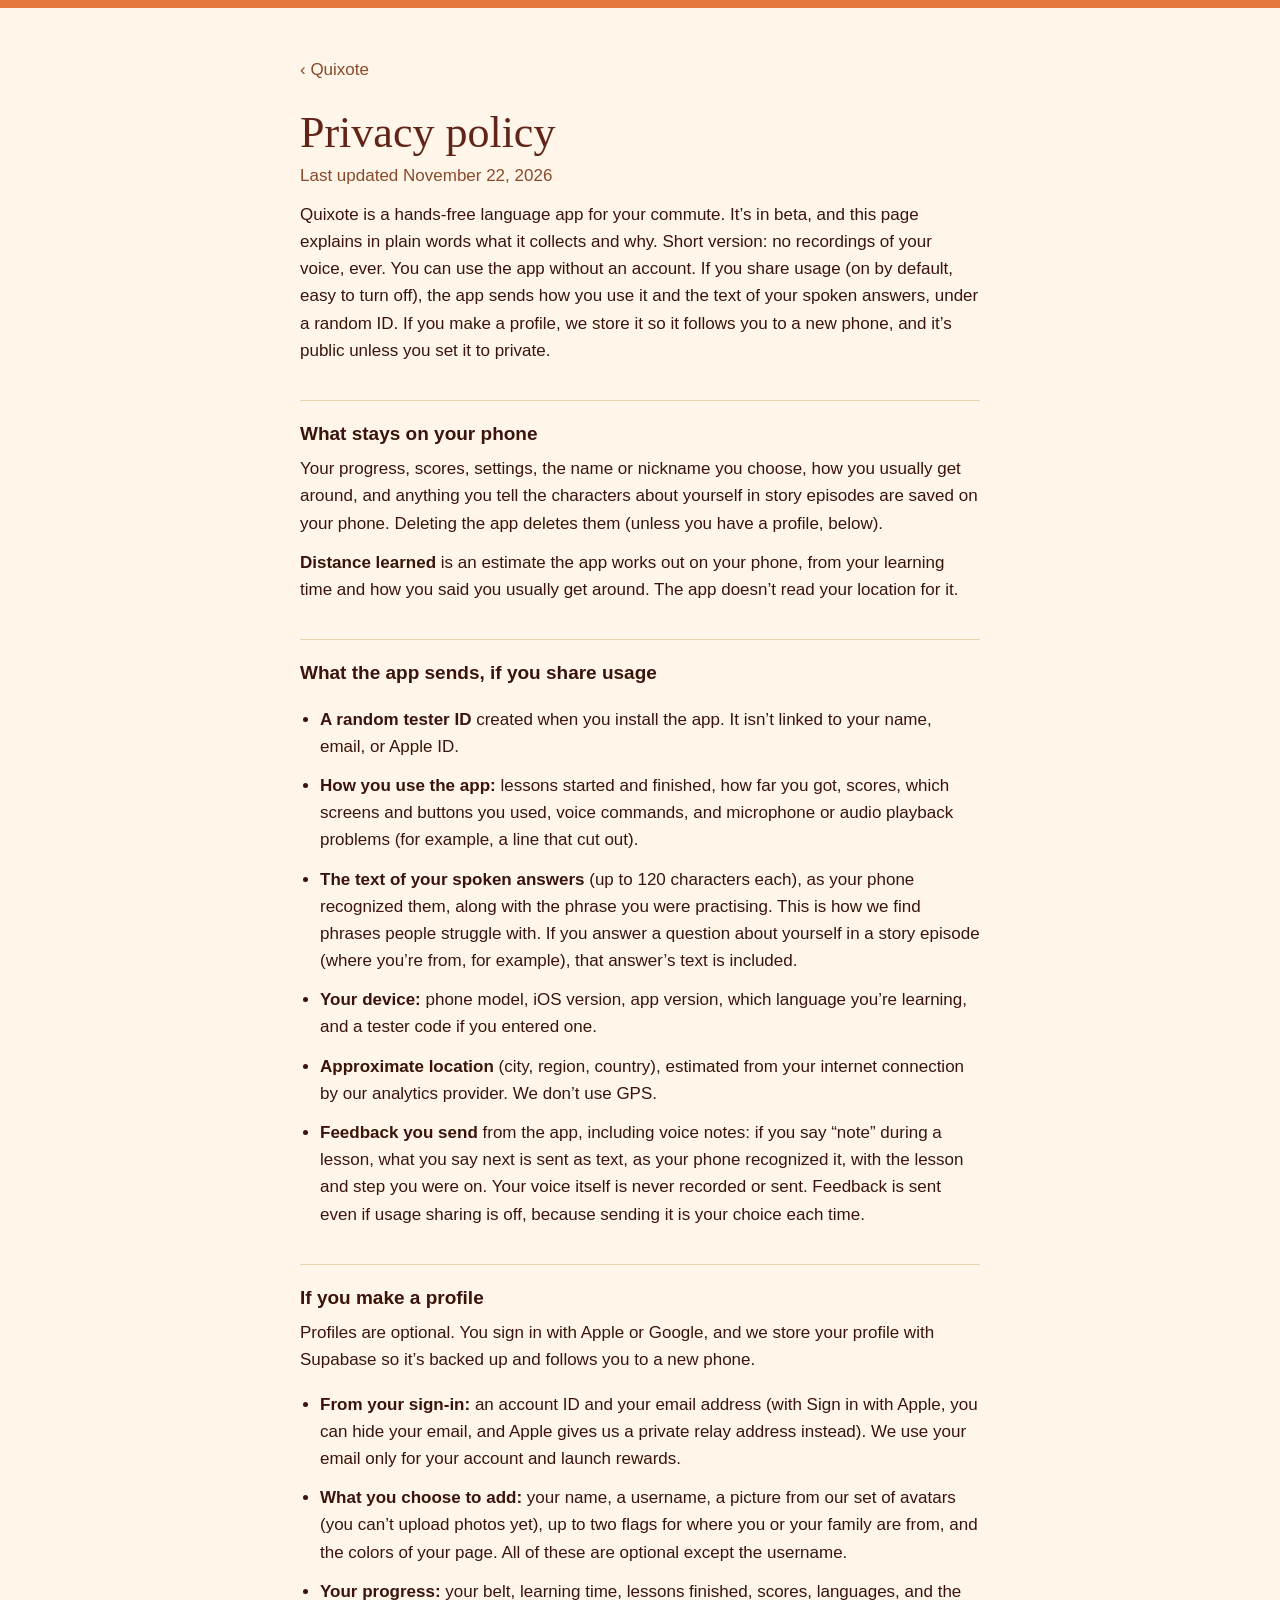
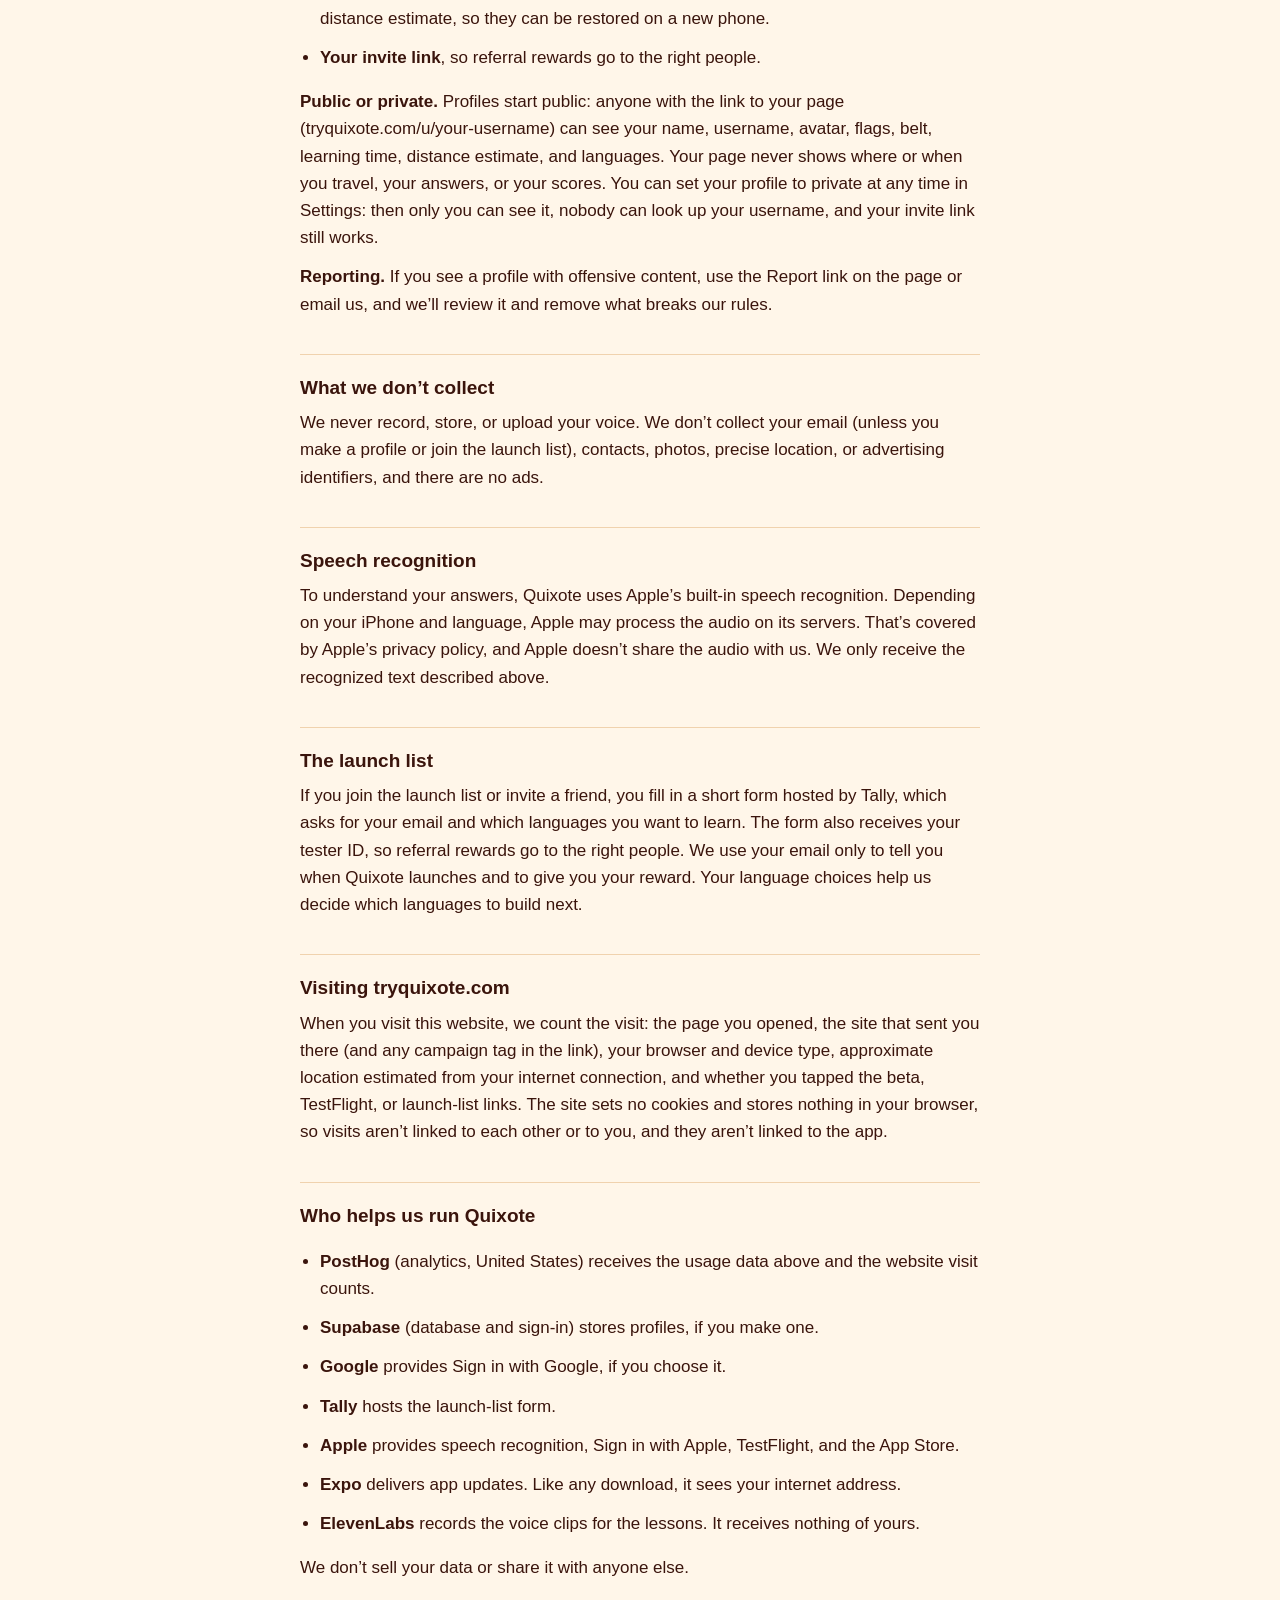
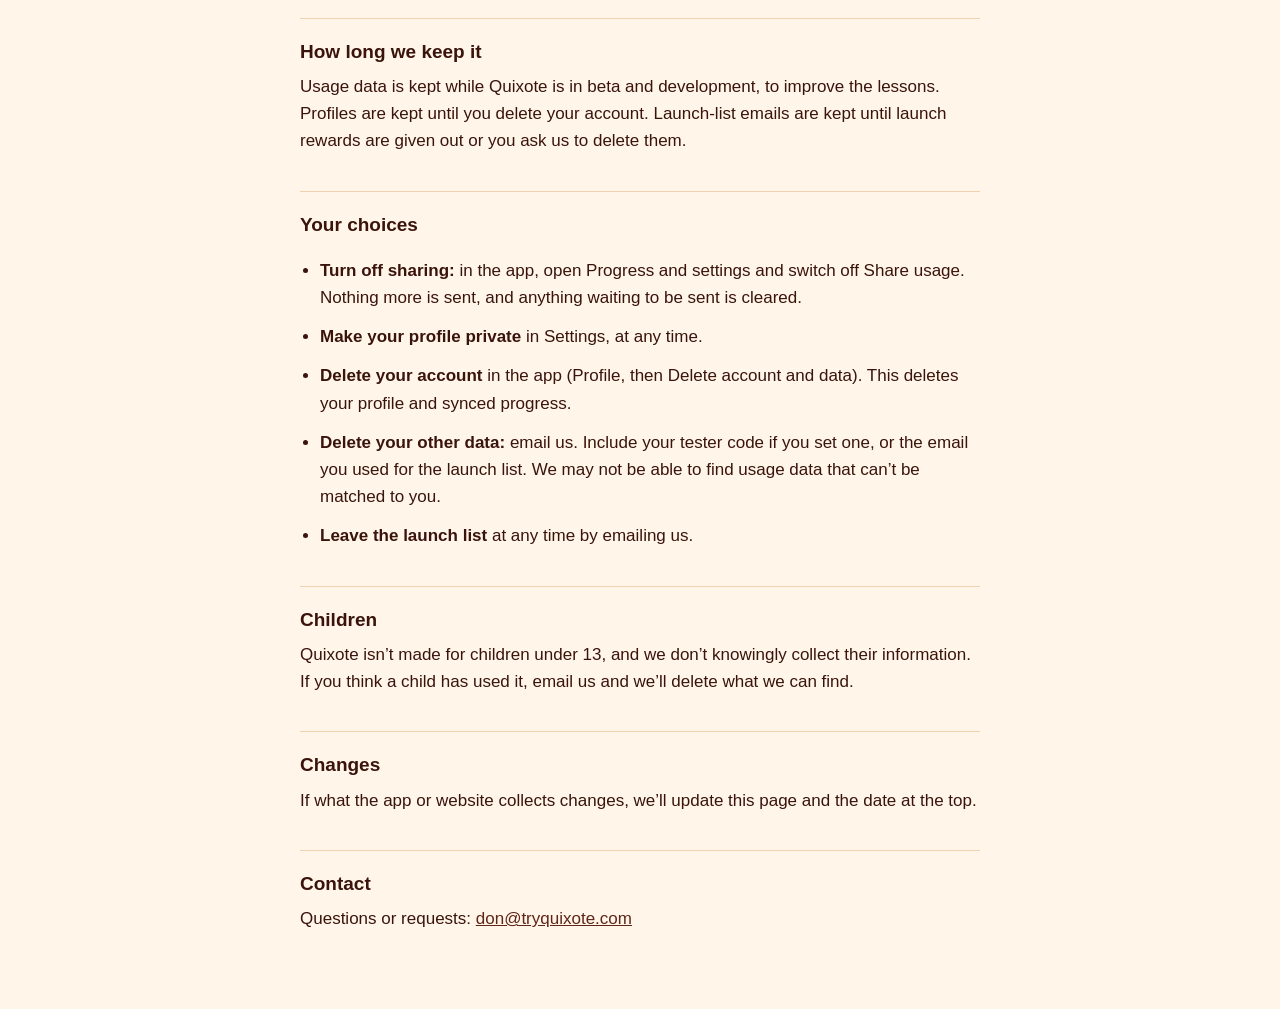
==== commit df3f9694: "Privacy policy: profiles (Apple/Google sign-in, Supabase), public by default with private option, fl" ====
--- a/privacy/index.html
+++ b/privacy/index.html
@@ -38,12 +38,13 @@
 <main class="page">
   <a class="back" href="/">‹ Quixote</a>
   <h1>Privacy policy</h1>
-  <p class="muted">Last updated November 12, 2026</p>
+  <p class="muted">Last updated November 22, 2026</p>
 
-  <p>Quixote is a hands-free language app for your commute. It’s in beta, and this page explains in plain words what it collects and why. Short version: no account, no email, no recordings of your voice. If you share usage (on by default, easy to turn off), the app sends how you use it and the text of your spoken answers, under a random ID.</p>
+  <p>Quixote is a hands-free language app for your commute. It’s in beta, and this page explains in plain words what it collects and why. Short version: no recordings of your voice, ever. You can use the app without an account. If you share usage (on by default, easy to turn off), the app sends how you use it and the text of your spoken answers, under a random ID. If you make a profile, we store it so it follows you to a new phone, and it’s public unless you set it to private.</p>
 
   <h2>What stays on your phone</h2>
-  <p>Your progress, scores, settings, the name or nickname you choose, and anything you tell the characters about yourself in story episodes are saved on your phone. Deleting the app deletes them.</p>
+  <p>Your progress, scores, settings, the name or nickname you choose, how you usually get around, and anything you tell the characters about yourself in story episodes are saved on your phone. Deleting the app deletes them (unless you have a profile, below).</p>
+  <p><strong>Distance learned</strong> is an estimate the app works out on your phone, from your learning time and how you said you usually get around. The app doesn’t read your location for it.</p>
 
   <h2>What the app sends, if you share usage</h2>
   <ul>
@@ -53,11 +54,21 @@
     <li><strong>Your device:</strong> phone model, iOS version, app version, which language you’re learning, and a tester code if you entered one.</li>
     <li><strong>Approximate location</strong> (city, region, country), estimated from your internet connection by our analytics provider. We don’t use GPS.</li>
     <li><strong>Feedback you send</strong> from the app, including voice notes: if you say “note” during a lesson, what you say next is sent as text, as your phone recognized it, with the lesson and step you were on. Your voice itself is never recorded or sent. Feedback is sent even if usage sharing is off, because sending it is your choice each time.</li>
-    <li><strong>Your name or nickname</strong>, only if the app doesn’t already have it recorded, so we can record a voice clip of it for the lessons.</li>
   </ul>
 
+  <h2>If you make a profile</h2>
+  <p>Profiles are optional. You sign in with Apple or Google, and we store your profile with Supabase so it’s backed up and follows you to a new phone.</p>
+  <ul>
+    <li><strong>From your sign-in:</strong> an account ID and your email address (with Sign in with Apple, you can hide your email, and Apple gives us a private relay address instead). We use your email only for your account and launch rewards.</li>
+    <li><strong>What you choose to add:</strong> your name, a username, a picture from our set of avatars (you can’t upload photos yet), up to two flags for where you or your family are from, and the colors of your page. All of these are optional except the username.</li>
+    <li><strong>Your progress:</strong> your belt, learning time, lessons finished, scores, languages, and the distance estimate, so they can be restored on a new phone.</li>
+    <li><strong>Your invite link</strong>, so referral rewards go to the right people.</li>
+  </ul>
+  <p><strong>Public or private.</strong> Profiles start public: anyone with the link to your page (tryquixote.com/u/your-username) can see your name, username, avatar, flags, belt, learning time, distance estimate, and languages. Your page never shows where or when you travel, your answers, or your scores. You can set your profile to private at any time in Settings: then only you can see it, nobody can look up your username, and your invite link still works.</p>
+  <p><strong>Reporting.</strong> If you see a profile with offensive content, use the Report link on the page or email us, and we’ll review it and remove what breaks our rules.</p>
+
   <h2>What we don’t collect</h2>
-  <p>We never record, store, or upload your voice. We don’t collect your email (unless you join the launch list, below), contacts, photos, precise location, or advertising identifiers, and there are no ads.</p>
+  <p>We never record, store, or upload your voice. We don’t collect your email (unless you make a profile or join the launch list), contacts, photos, precise location, or advertising identifiers, and there are no ads.</p>
 
   <h2>Speech recognition</h2>
   <p>To understand your answers, Quixote uses Apple’s built-in speech recognition. Depending on your iPhone and language, Apple may process the audio on its servers. That’s covered by Apple’s privacy policy, and Apple doesn’t share the audio with us. We only receive the recognized text described above.</p>
@@ -71,20 +82,24 @@
   <h2>Who helps us run Quixote</h2>
   <ul>
     <li><strong>PostHog</strong> (analytics, United States) receives the usage data above and the website visit counts.</li>
+    <li><strong>Supabase</strong> (database and sign-in) stores profiles, if you make one.</li>
+    <li><strong>Google</strong> provides Sign in with Google, if you choose it.</li>
     <li><strong>Tally</strong> hosts the launch-list form.</li>
-    <li><strong>Apple</strong> provides speech recognition, TestFlight, and the App Store.</li>
+    <li><strong>Apple</strong> provides speech recognition, Sign in with Apple, TestFlight, and the App Store.</li>
     <li><strong>Expo</strong> delivers app updates. Like any download, it sees your internet address.</li>
-    <li><strong>ElevenLabs</strong> records the voice clips. The only thing of yours it ever receives is a name or nickname we record a clip for.</li>
+    <li><strong>ElevenLabs</strong> records the voice clips for the lessons. It receives nothing of yours.</li>
   </ul>
   <p>We don’t sell your data or share it with anyone else.</p>
 
   <h2>How long we keep it</h2>
-  <p>Usage data is kept while Quixote is in beta and development, to improve the lessons. Launch-list emails are kept until launch rewards are given out or you ask us to delete them.</p>
+  <p>Usage data is kept while Quixote is in beta and development, to improve the lessons. Profiles are kept until you delete your account. Launch-list emails are kept until launch rewards are given out or you ask us to delete them.</p>
 
   <h2>Your choices</h2>
   <ul>
     <li><strong>Turn off sharing:</strong> in the app, open Progress and settings and switch off Share usage. Nothing more is sent, and anything waiting to be sent is cleared.</li>
-    <li><strong>Delete your data:</strong> email us. Include your tester code if you set one, or the email you used for the launch list. Because the app has no accounts, we may not be able to find usage data that can’t be matched to you.</li>
+    <li><strong>Make your profile private</strong> in Settings, at any time.</li>
+    <li><strong>Delete your account</strong> in the app (Profile, then Delete account and data). This deletes your profile and synced progress.</li>
+    <li><strong>Delete your other data:</strong> email us. Include your tester code if you set one, or the email you used for the launch list. We may not be able to find usage data that can’t be matched to you.</li>
     <li><strong>Leave the launch list</strong> at any time by emailing us.</li>
   </ul>
 
--- a/style.css
+++ b/style.css
@@ -44,6 +44,13 @@
 }
 .button:hover { background: #4A1A10; }
 .cta-note { font-size: 13px; color: var(--muted); }
+.join { margin-top: 4px; }
+.join-step { display: flex; gap: 14px; align-items: flex-start; margin-bottom: 14px; }
+.join-step > b { font-size: 24px; color: var(--orange); line-height: 1.6; width: 18px; }
+.join-step span { display: block; font-size: 13px; color: var(--muted); line-height: 1.45; margin-top: 6px; max-width: 40ch; }
+.button.secondary { background: transparent; color: var(--maroon); box-shadow: inset 0 0 0 1.5px var(--maroon); padding: 12px 20px; font-size: 16px; }
+.button.secondary:hover { background: var(--tile); }
+.join-tip { font-size: 13px; color: var(--muted); background: var(--tile); border-radius: 10px; padding: 10px 14px; max-width: 52ch; }
 .section { border-top: 1px solid var(--line); margin-top: 32px; padding-top: 22px; }
 .eyebrow { font-size: 11px; letter-spacing: 1.5px; font-weight: 600; color: var(--orange); margin: 0 0 10px; }
 .headline { font-family: Georgia, "Times New Roman", serif; font-size: 30px; line-height: 1.25; color: var(--maroon); max-width: 24ch; margin: 0 0 12px; }
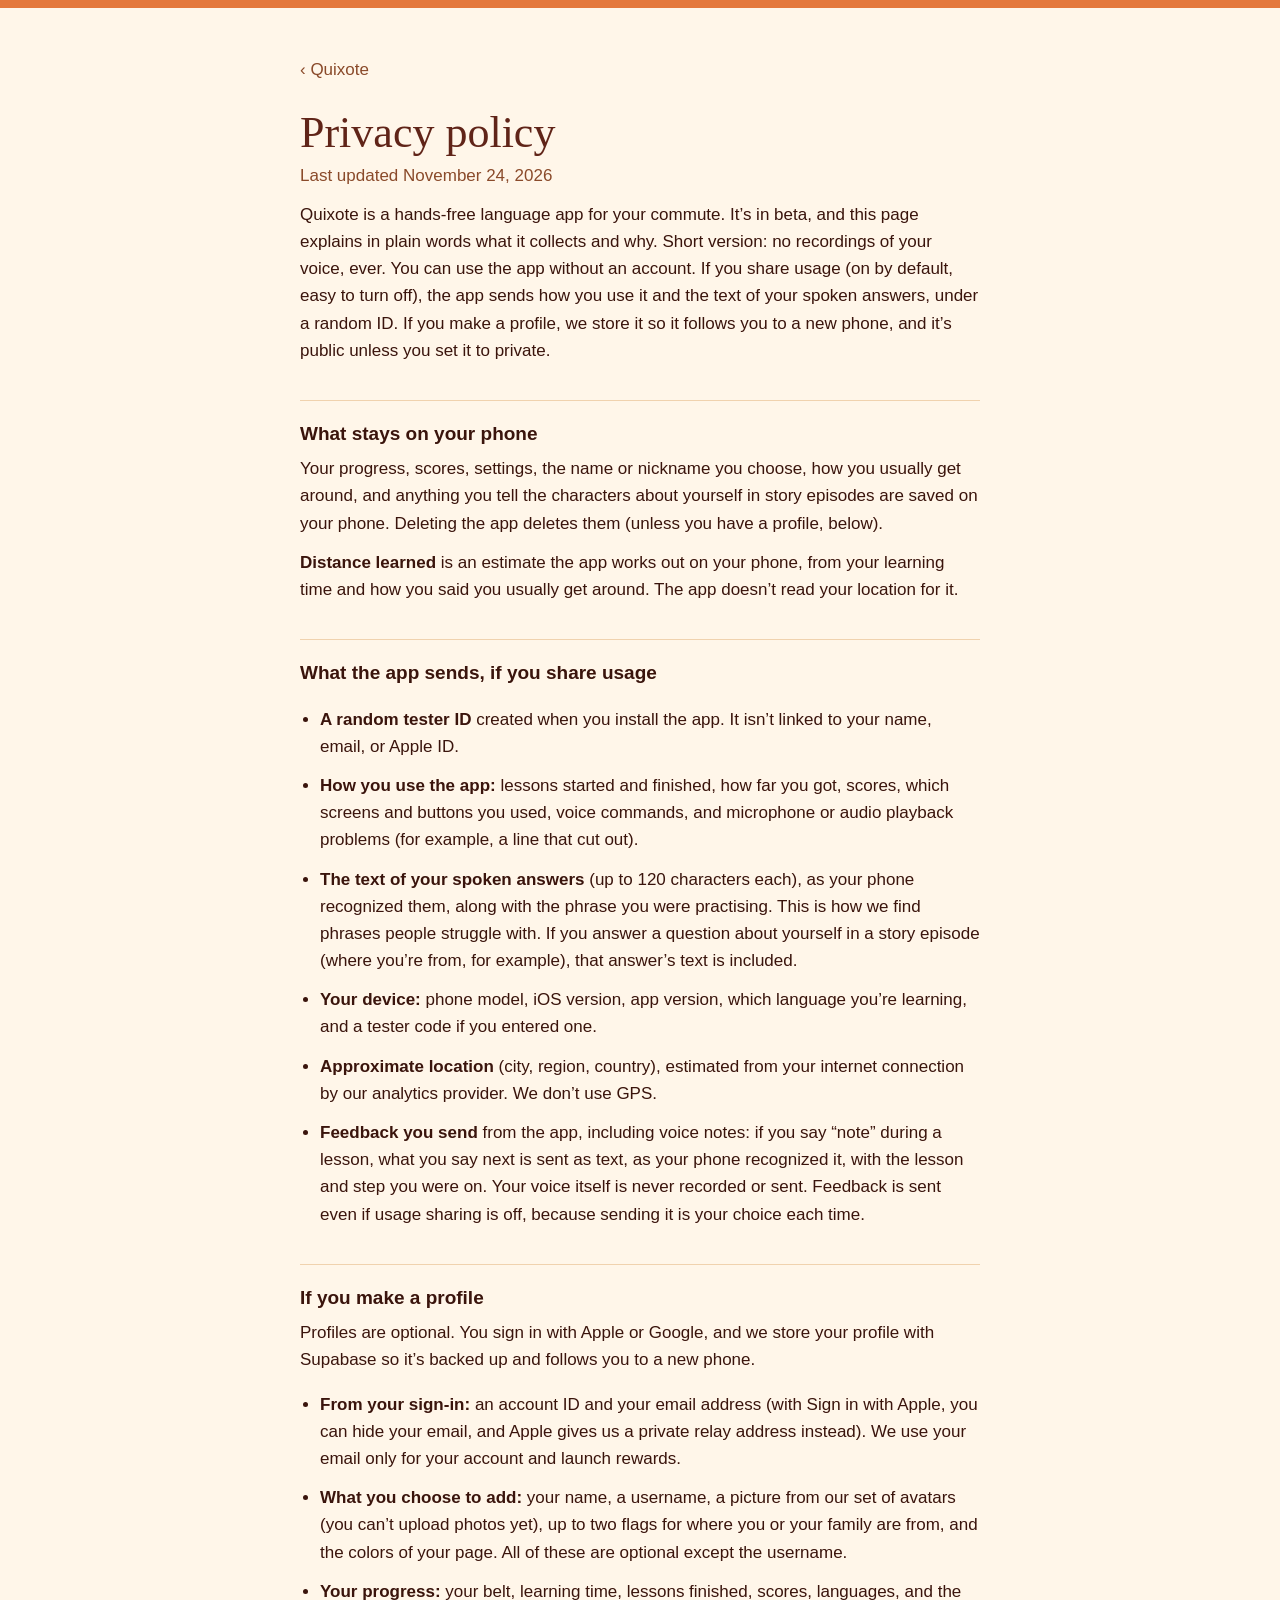
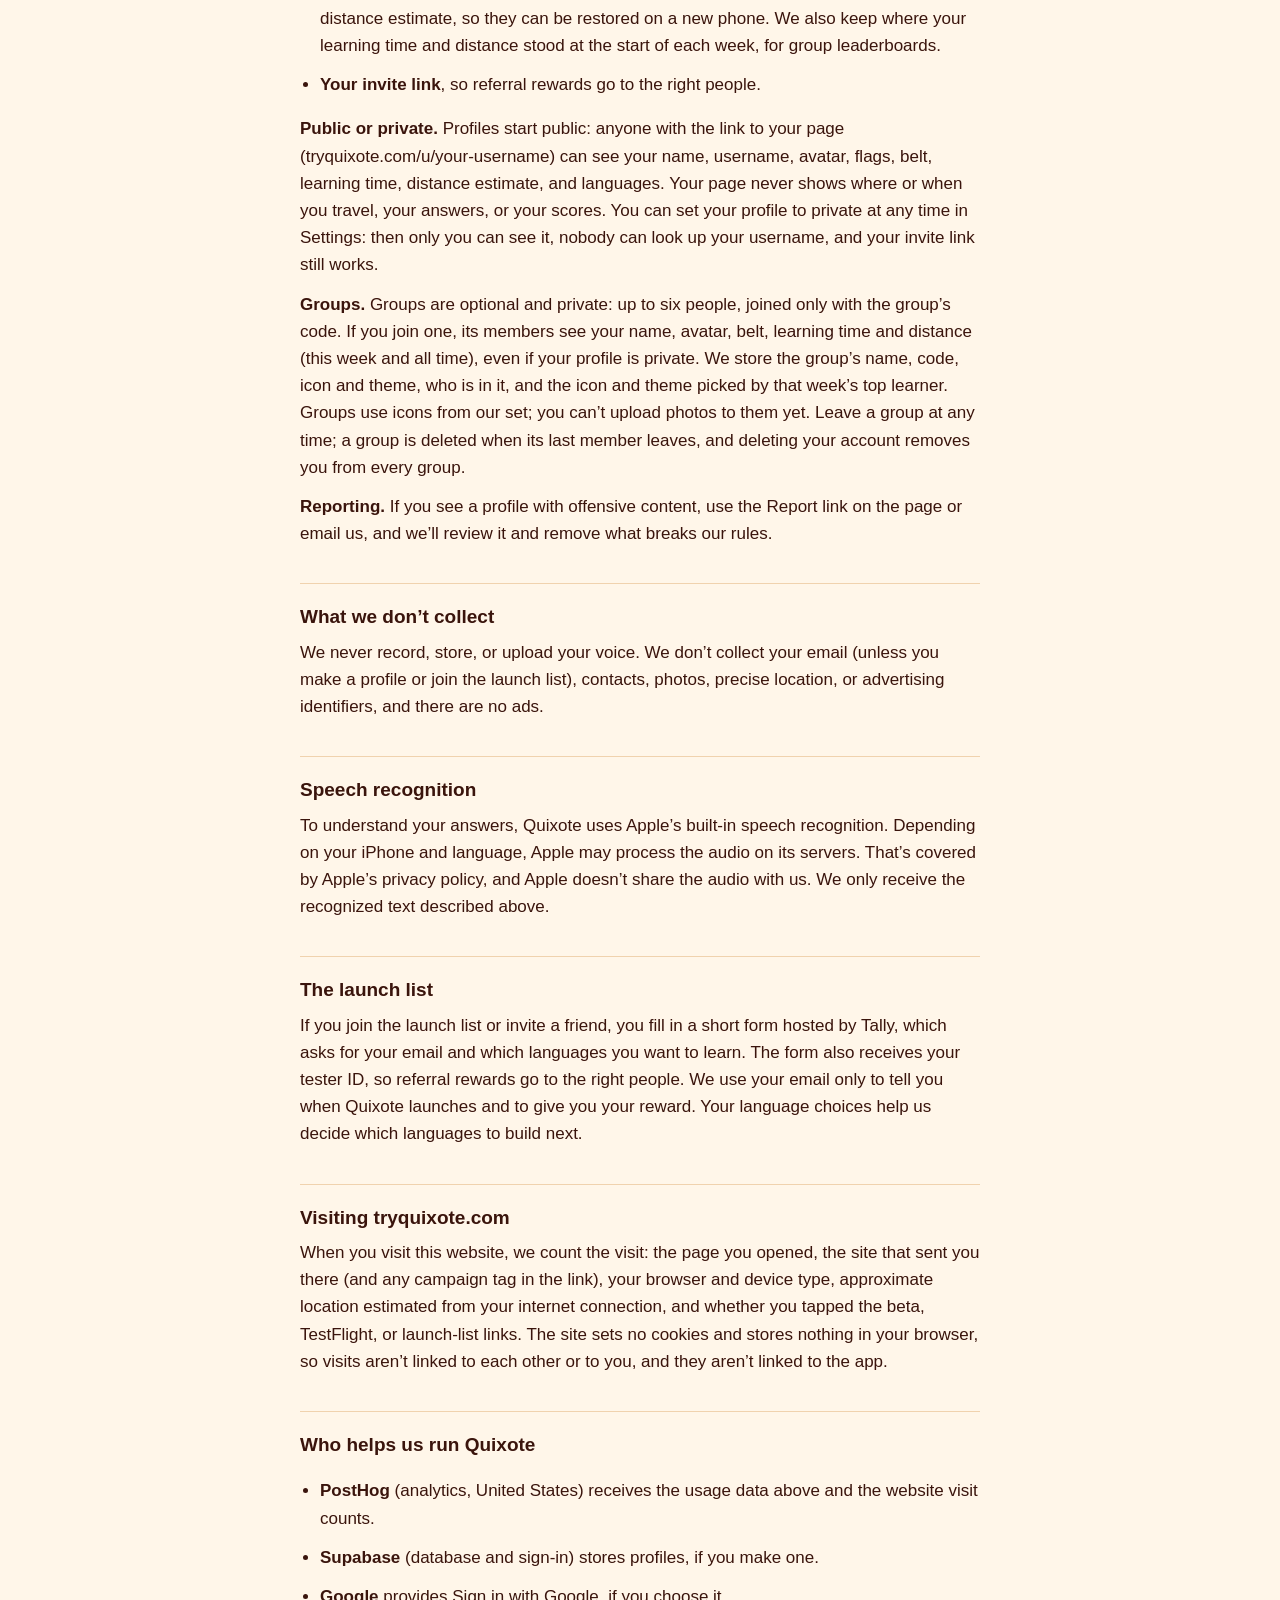
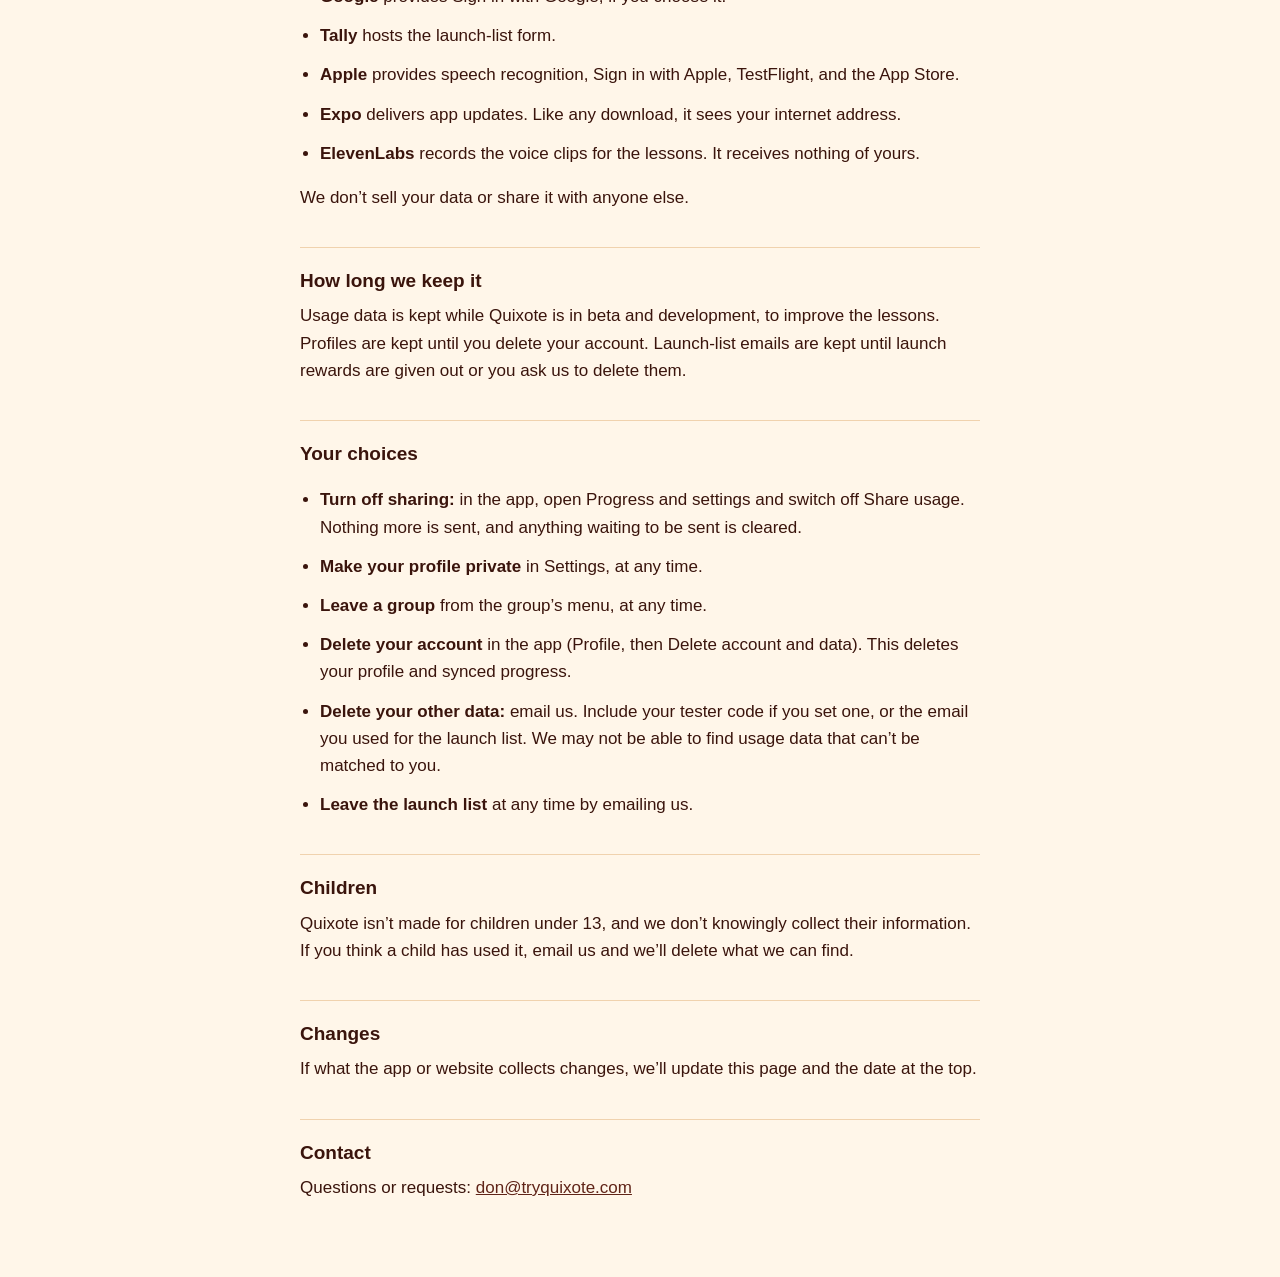
==== commit 55bcbbc9: "Privacy policy: groups and leaderboards Co-Authored-By: Claude Opus 5.5 <noreply@anthropic.com> Clau" ====
--- a/privacy/index.html
+++ b/privacy/index.html
@@ -38,7 +38,7 @@
 <main class="page">
   <a class="back" href="/">‹ Quixote</a>
   <h1>Privacy policy</h1>
-  <p class="muted">Last updated November 22, 2026</p>
+  <p class="muted">Last updated November 24, 2026</p>
 
   <p>Quixote is a hands-free language app for your commute. It’s in beta, and this page explains in plain words what it collects and why. Short version: no recordings of your voice, ever. You can use the app without an account. If you share usage (on by default, easy to turn off), the app sends how you use it and the text of your spoken answers, under a random ID. If you make a profile, we store it so it follows you to a new phone, and it’s public unless you set it to private.</p>
 
@@ -61,10 +61,11 @@
   <ul>
     <li><strong>From your sign-in:</strong> an account ID and your email address (with Sign in with Apple, you can hide your email, and Apple gives us a private relay address instead). We use your email only for your account and launch rewards.</li>
     <li><strong>What you choose to add:</strong> your name, a username, a picture from our set of avatars (you can’t upload photos yet), up to two flags for where you or your family are from, and the colors of your page. All of these are optional except the username.</li>
-    <li><strong>Your progress:</strong> your belt, learning time, lessons finished, scores, languages, and the distance estimate, so they can be restored on a new phone.</li>
+    <li><strong>Your progress:</strong> your belt, learning time, lessons finished, scores, languages, and the distance estimate, so they can be restored on a new phone. We also keep where your learning time and distance stood at the start of each week, for group leaderboards.</li>
     <li><strong>Your invite link</strong>, so referral rewards go to the right people.</li>
   </ul>
   <p><strong>Public or private.</strong> Profiles start public: anyone with the link to your page (tryquixote.com/u/your-username) can see your name, username, avatar, flags, belt, learning time, distance estimate, and languages. Your page never shows where or when you travel, your answers, or your scores. You can set your profile to private at any time in Settings: then only you can see it, nobody can look up your username, and your invite link still works.</p>
+  <p><strong>Groups.</strong> Groups are optional and private: up to six people, joined only with the group’s code. If you join one, its members see your name, avatar, belt, learning time and distance (this week and all time), even if your profile is private. We store the group’s name, code, icon and theme, who is in it, and the icon and theme picked by that week’s top learner. Groups use icons from our set; you can’t upload photos to them yet. Leave a group at any time; a group is deleted when its last member leaves, and deleting your account removes you from every group.</p>
   <p><strong>Reporting.</strong> If you see a profile with offensive content, use the Report link on the page or email us, and we’ll review it and remove what breaks our rules.</p>
 
   <h2>What we don’t collect</h2>
@@ -98,6 +99,7 @@
   <ul>
     <li><strong>Turn off sharing:</strong> in the app, open Progress and settings and switch off Share usage. Nothing more is sent, and anything waiting to be sent is cleared.</li>
     <li><strong>Make your profile private</strong> in Settings, at any time.</li>
+    <li><strong>Leave a group</strong> from the group’s menu, at any time.</li>
     <li><strong>Delete your account</strong> in the app (Profile, then Delete account and data). This deletes your profile and synced progress.</li>
     <li><strong>Delete your other data:</strong> email us. Include your tester code if you set one, or the email you used for the launch list. We may not be able to find usage data that can’t be matched to you.</li>
     <li><strong>Leave the launch list</strong> at any time by emailing us.</li>
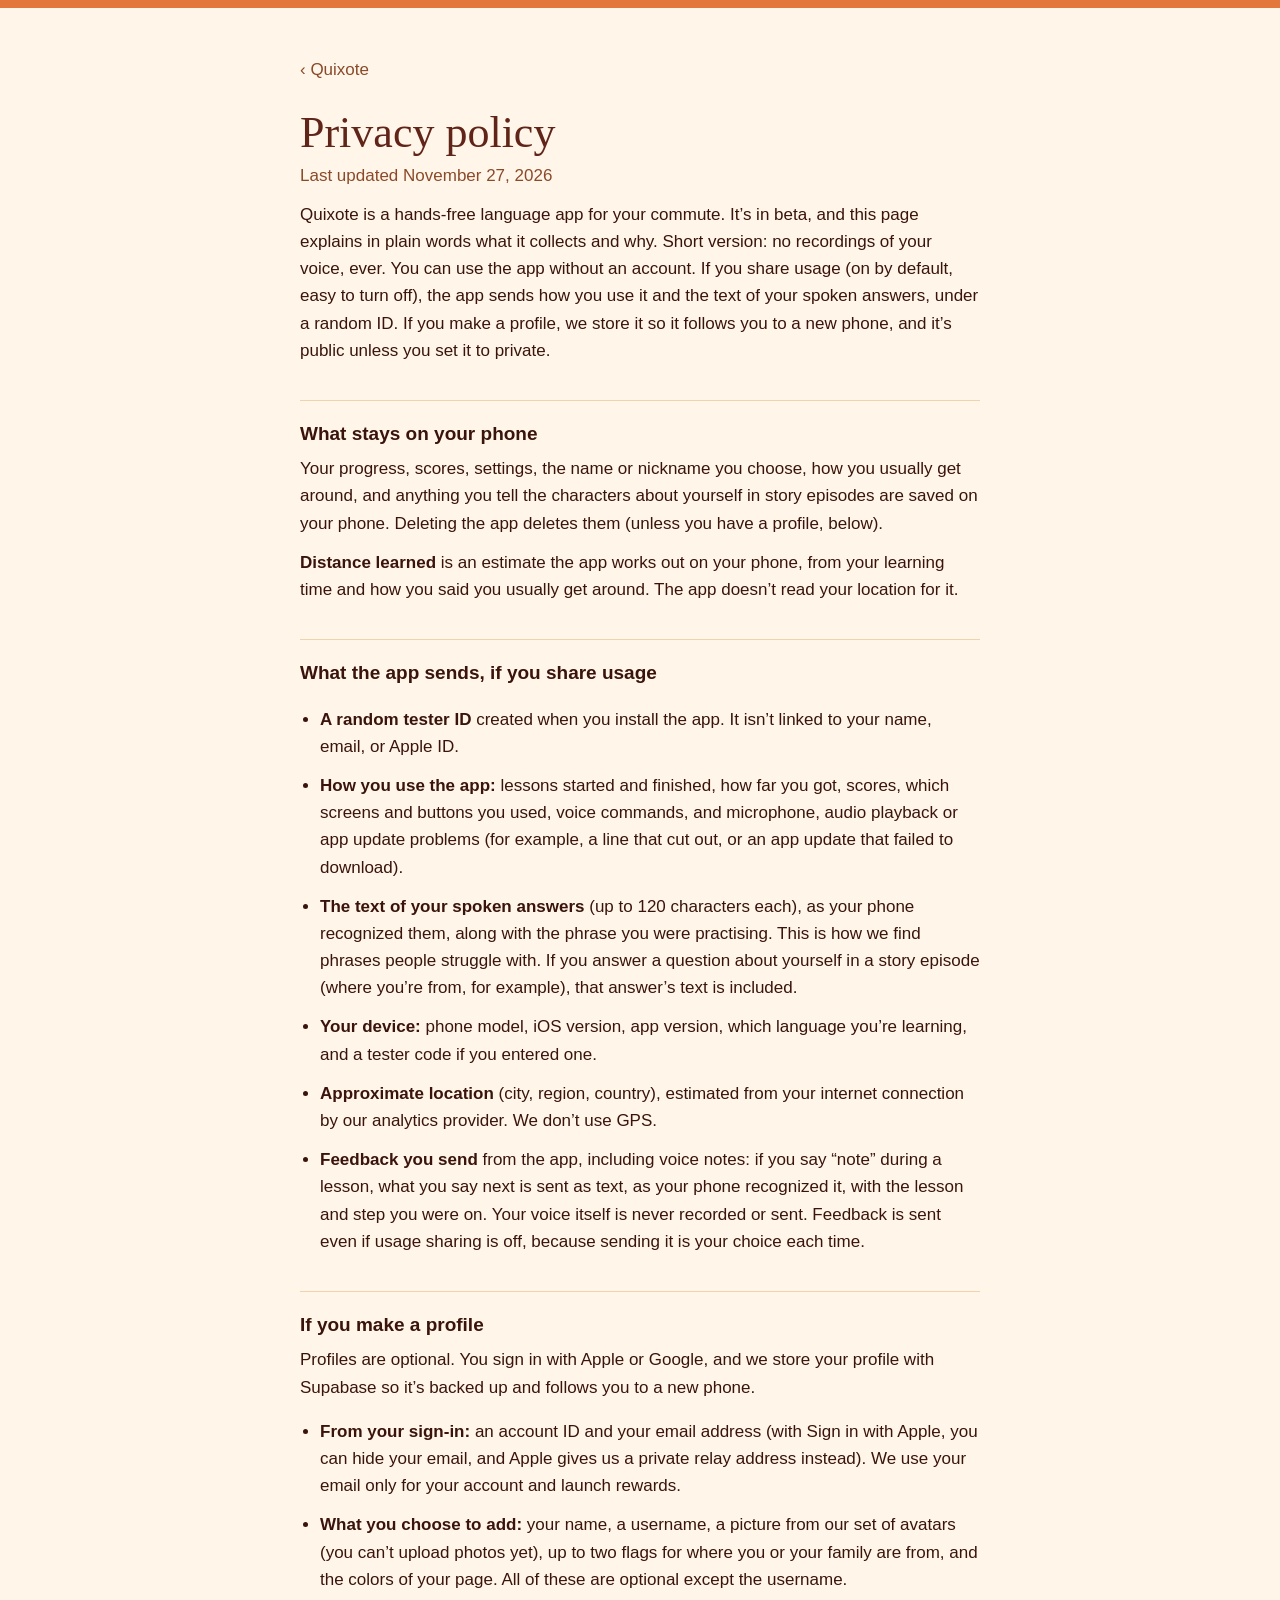
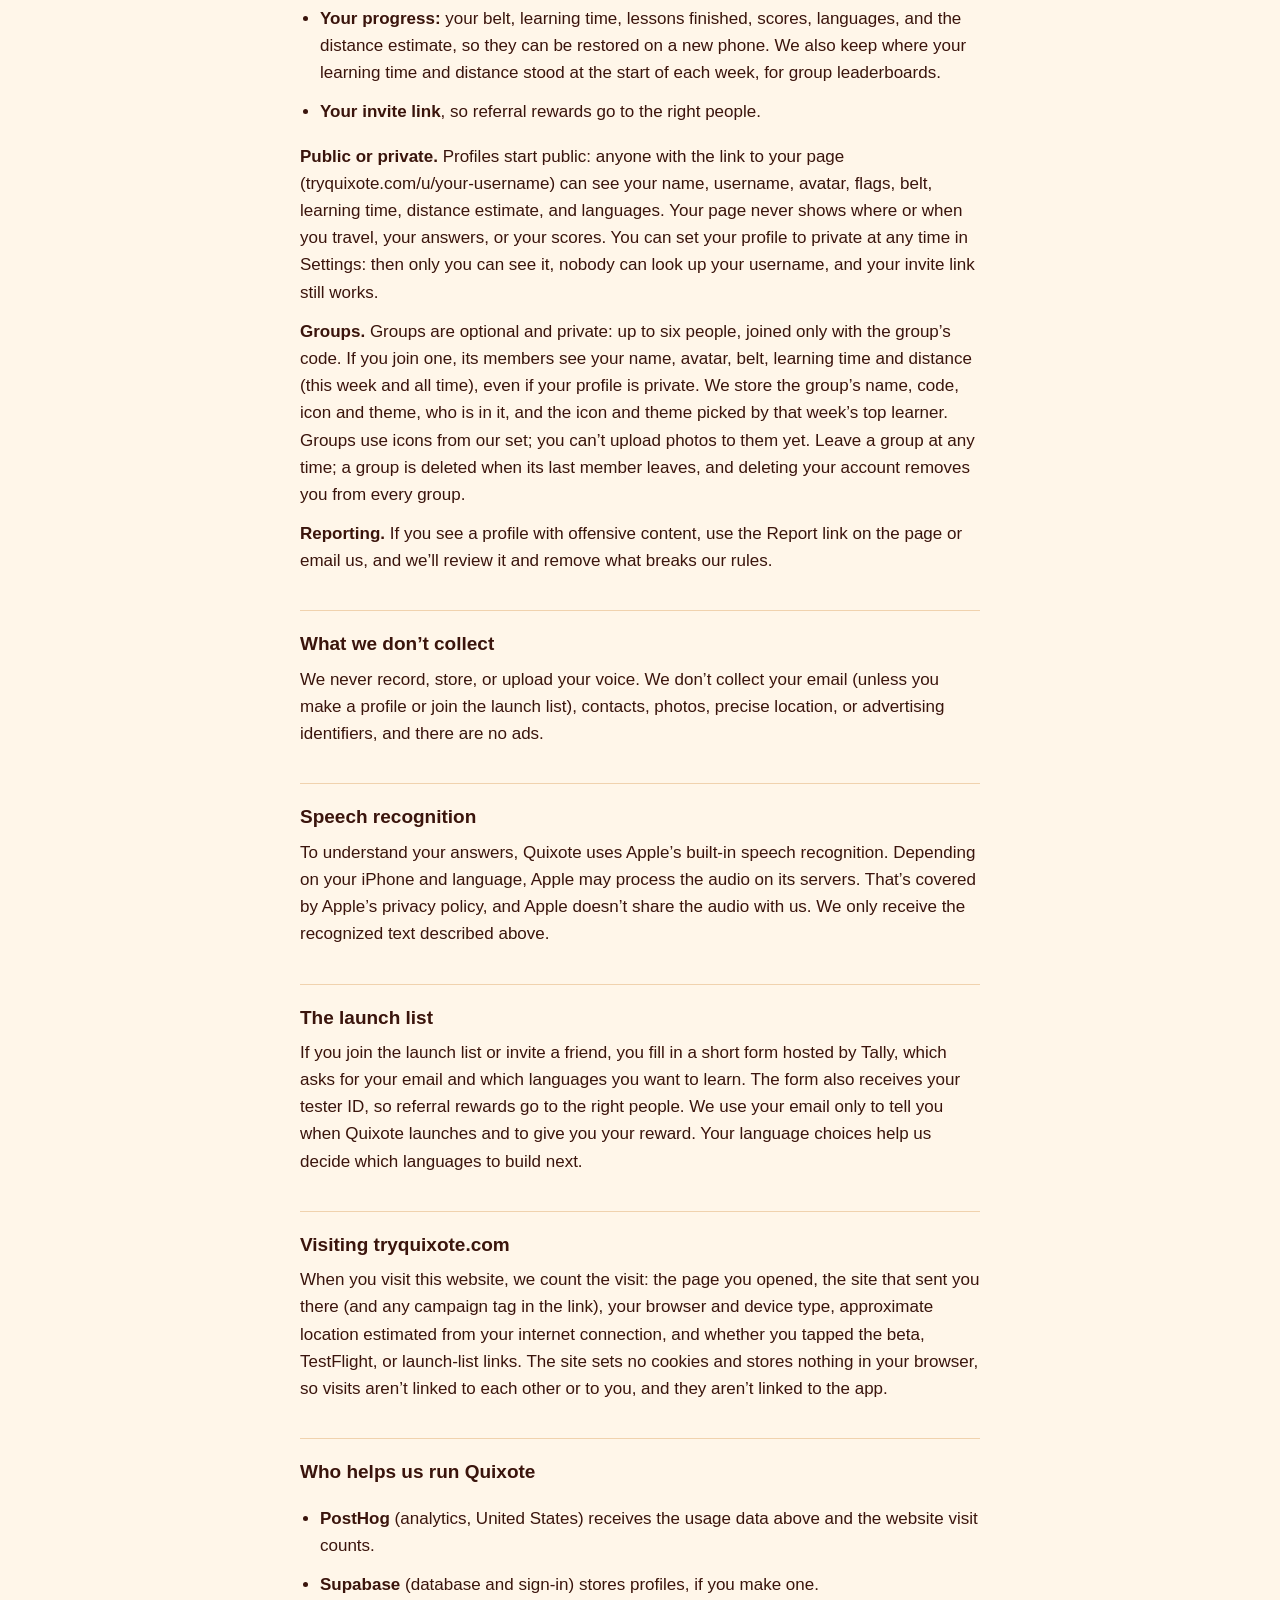
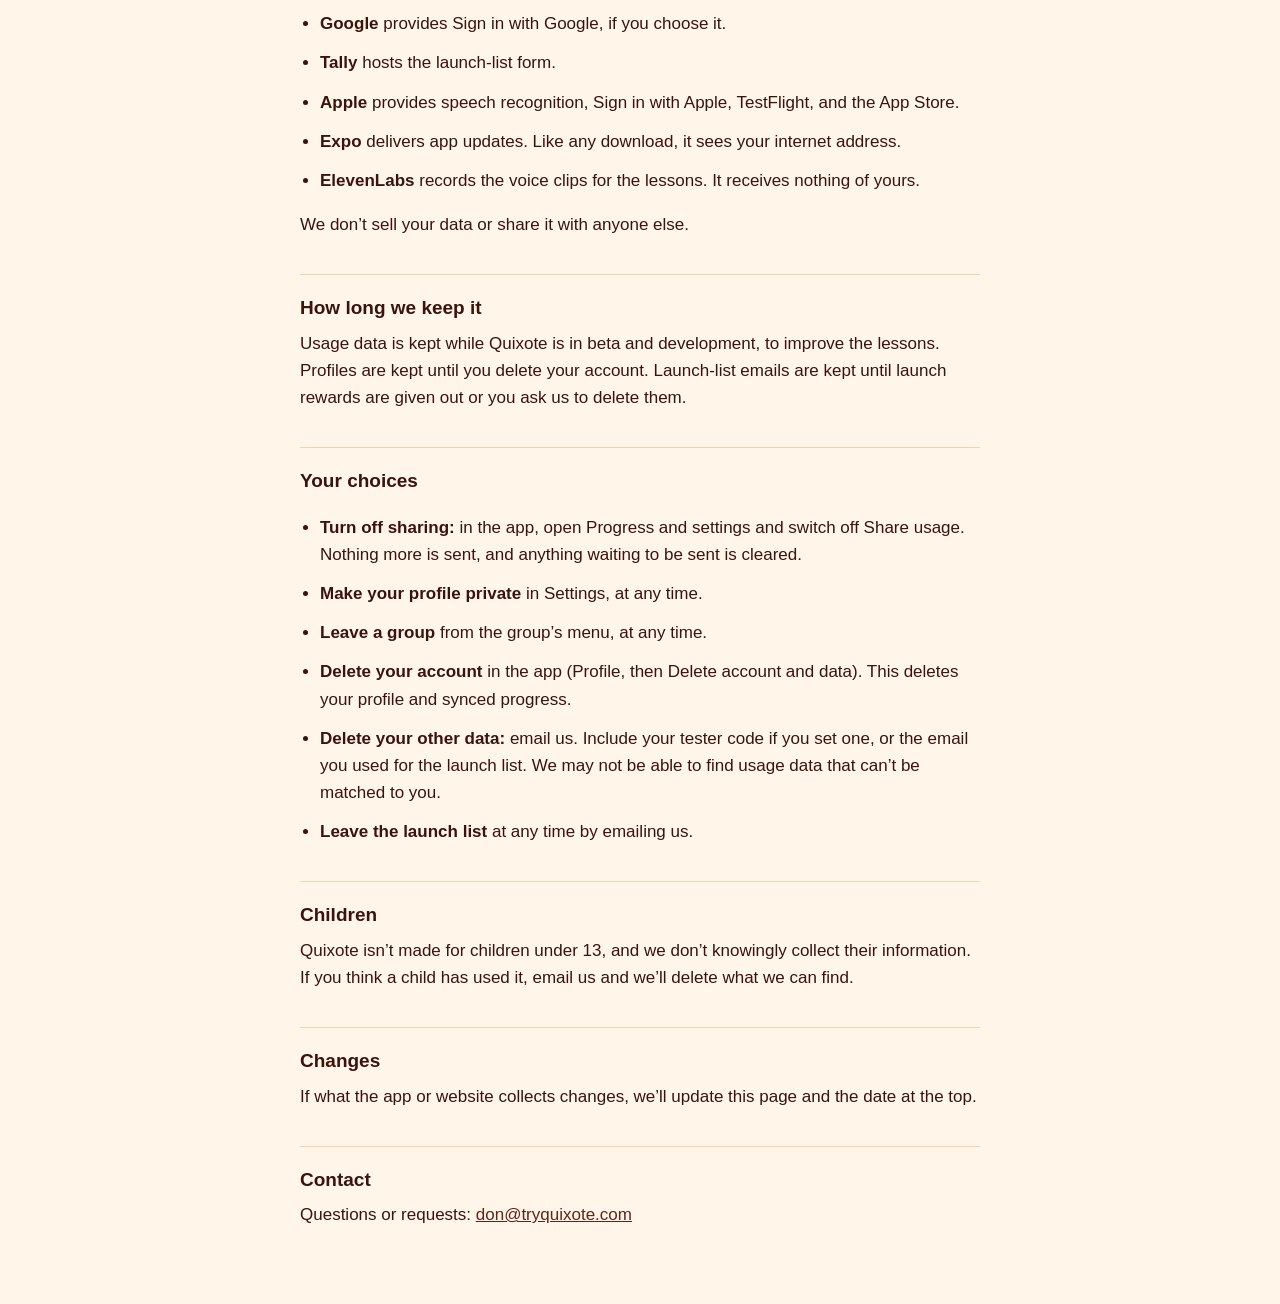
==== commit 16ebaa3e: "Privacy: mention app update problems in usage data Co-Authored-By: Claude Opus 5.5 <noreply@anthropi" ====
--- a/privacy/index.html
+++ b/privacy/index.html
@@ -38,7 +38,7 @@
 <main class="page">
   <a class="back" href="/">‹ Quixote</a>
   <h1>Privacy policy</h1>
-  <p class="muted">Last updated November 24, 2026</p>
+  <p class="muted">Last updated November 27, 2026</p>
 
   <p>Quixote is a hands-free language app for your commute. It’s in beta, and this page explains in plain words what it collects and why. Short version: no recordings of your voice, ever. You can use the app without an account. If you share usage (on by default, easy to turn off), the app sends how you use it and the text of your spoken answers, under a random ID. If you make a profile, we store it so it follows you to a new phone, and it’s public unless you set it to private.</p>
 
@@ -49,7 +49,7 @@
   <h2>What the app sends, if you share usage</h2>
   <ul>
     <li><strong>A random tester ID</strong> created when you install the app. It isn’t linked to your name, email, or Apple ID.</li>
-    <li><strong>How you use the app:</strong> lessons started and finished, how far you got, scores, which screens and buttons you used, voice commands, and microphone or audio playback problems (for example, a line that cut out).</li>
+    <li><strong>How you use the app:</strong> lessons started and finished, how far you got, scores, which screens and buttons you used, voice commands, and microphone, audio playback or app update problems (for example, a line that cut out, or an app update that failed to download).</li>
     <li><strong>The text of your spoken answers</strong> (up to 120 characters each), as your phone recognized them, along with the phrase you were practising. This is how we find phrases people struggle with. If you answer a question about yourself in a story episode (where you’re from, for example), that answer’s text is included.</li>
     <li><strong>Your device:</strong> phone model, iOS version, app version, which language you’re learning, and a tester code if you entered one.</li>
     <li><strong>Approximate location</strong> (city, region, country), estimated from your internet connection by our analytics provider. We don’t use GPS.</li>
